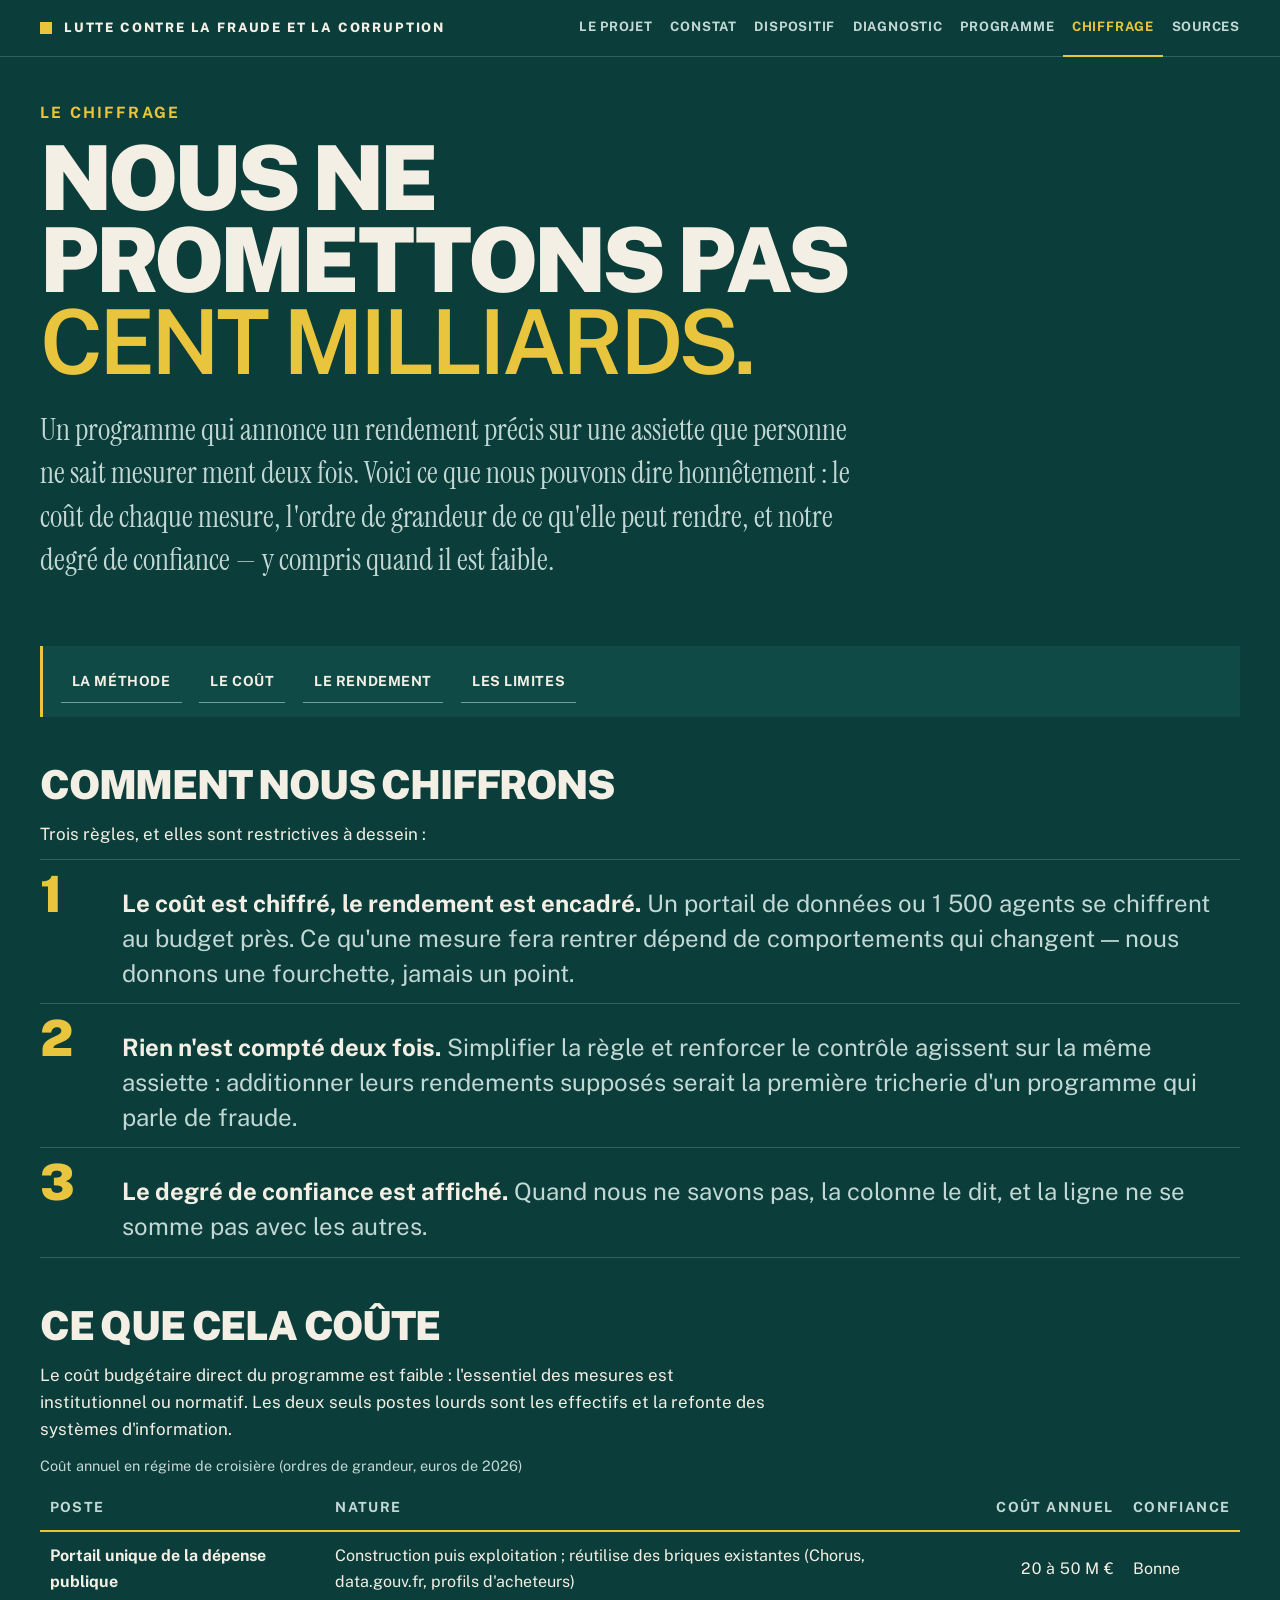
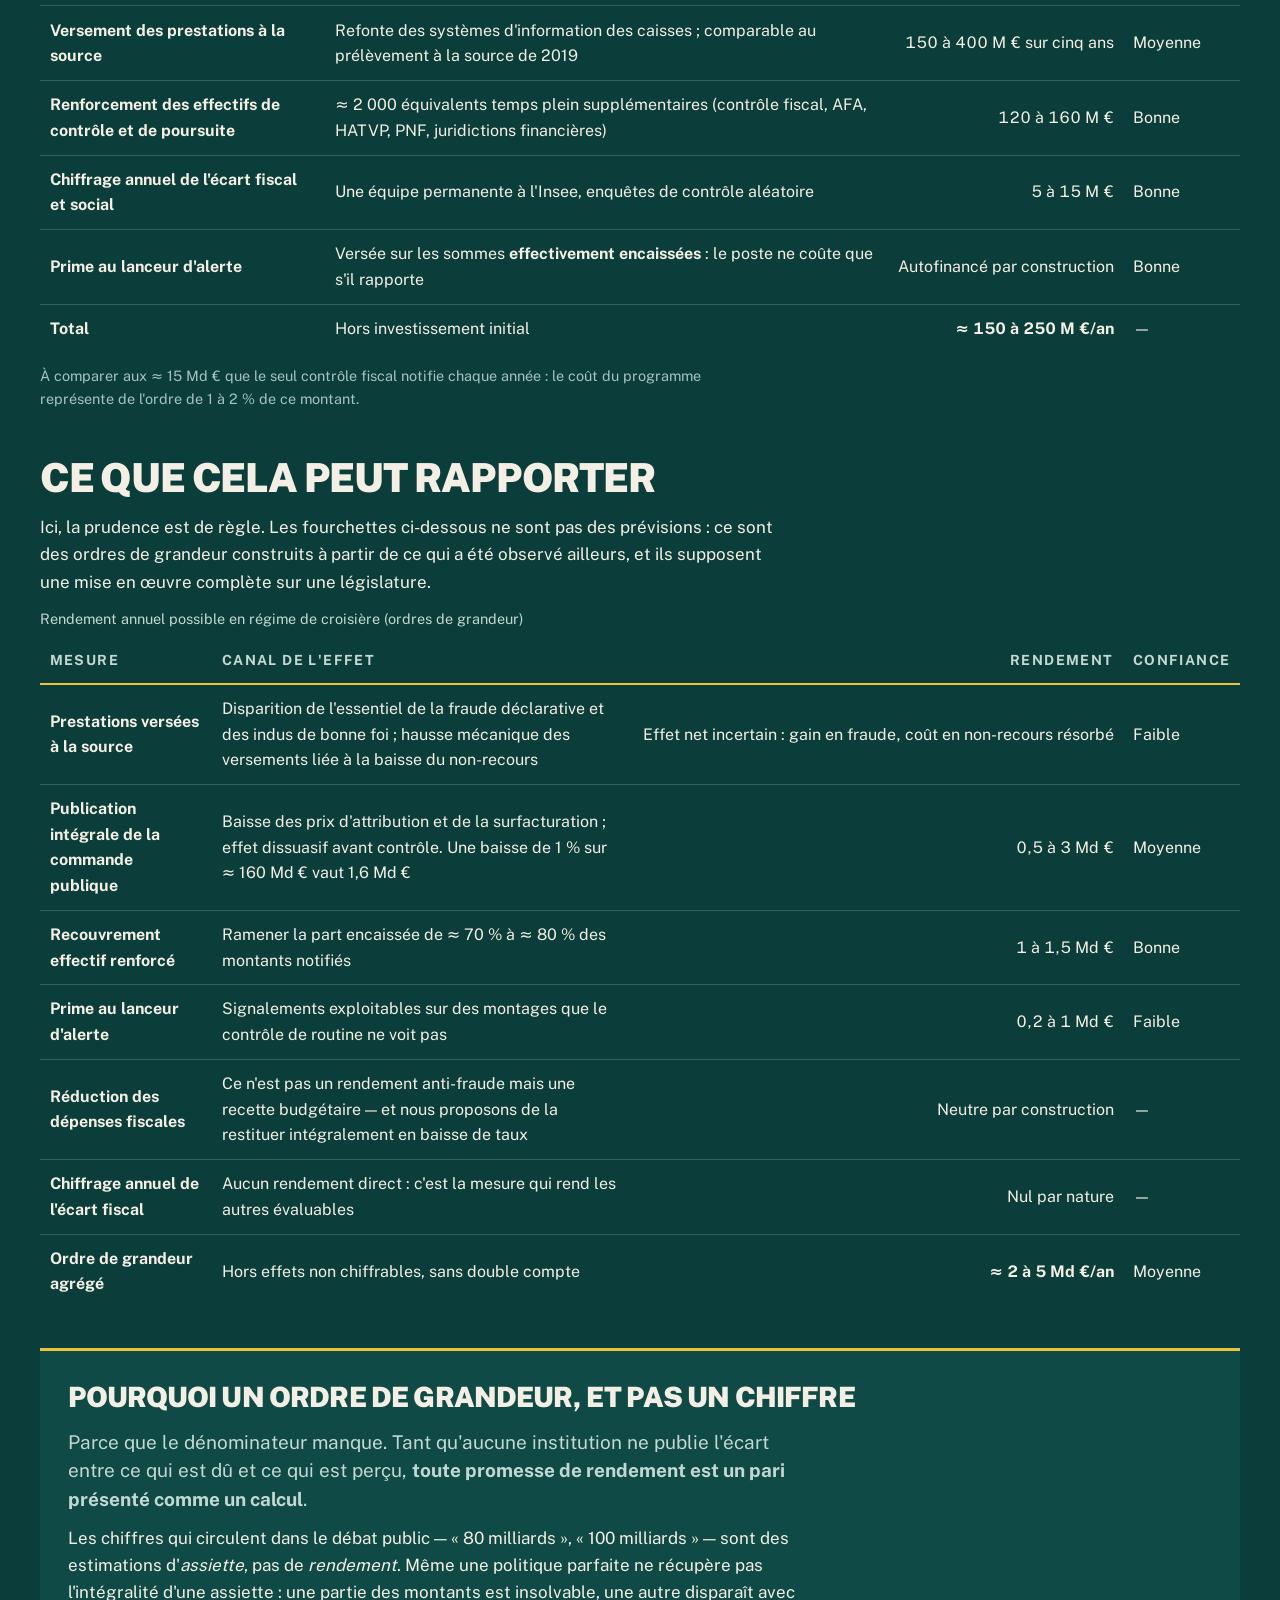
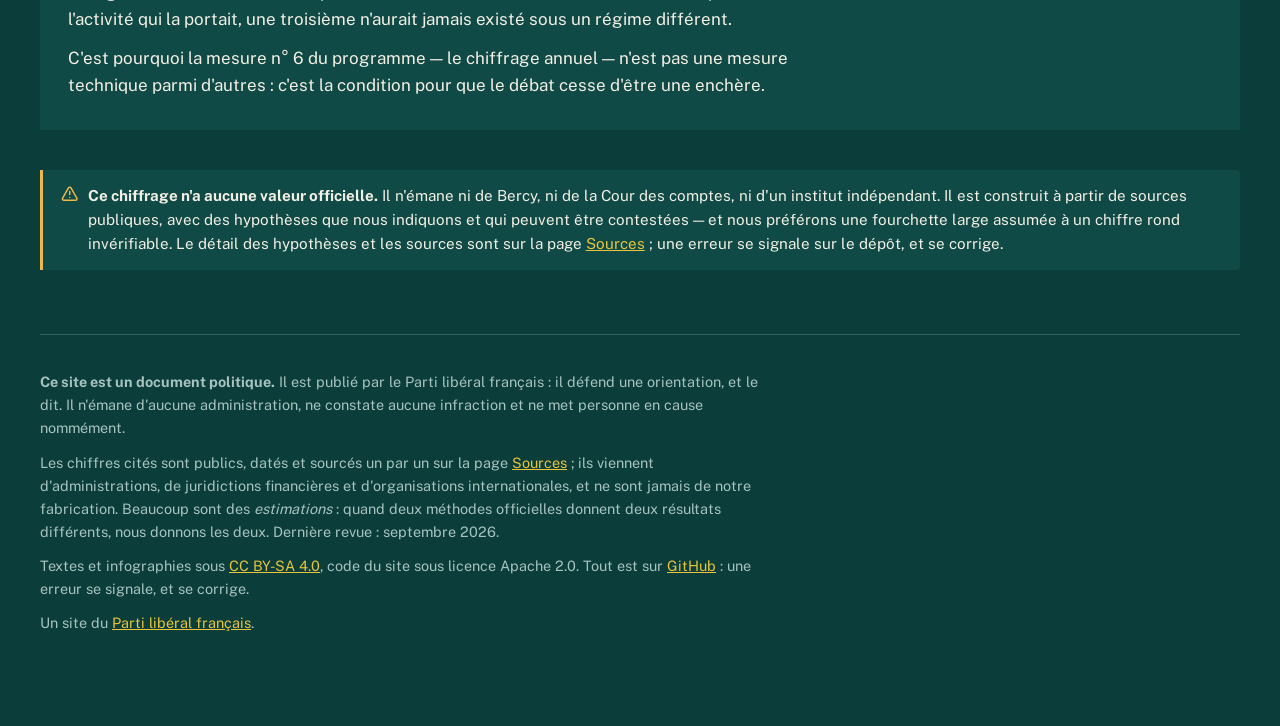
==== chiffrage.html @ dd49d7c1 "Créer le site sur la lutte contre la fraude et la corruption Sept pages statiques qui font deux chos" ====
<!doctype html>
<html lang="fr">
<head>
<meta charset="utf-8">
<meta name="viewport" content="width=device-width, initial-scale=1">
<meta name="theme-color" content="#0b3d3a">
<title>Chiffrage — ce que coûte et ce que peut rapporter le programme</title>
<meta name="description" content="Le coût annuel et le rendement possible de chacune des dix mesures, avec le degré de confiance associé — et les raisons pour lesquelles nous refusons d&#x27;annoncer un chiffre unique.">
<link rel="icon" href="ressources/icone.svg" type="image/svg+xml">
<link rel="apple-touch-icon" href="ressources/icone.svg">
<link rel="stylesheet" href="ressources/style.css">
</head>
<body>
<a class="evitement" href="#contenu">Aller au contenu</a>
<header class="bandeau"><div class="interieur">
  <p class="nom"><a href="index.html"><span>Lutte contre la fraude et la corruption</span></a></p>
  <nav aria-label="Navigation principale"><span class="groupe"><span class="etiquette">Le projet</span><span class="liens"><a href="index.html">Le projet</a></span></span><span class="groupe"><span class="etiquette">Ce qui est</span><span class="liens"><a href="constat.html">Constat</a><a href="dispositif.html">Dispositif</a><a href="diagnostic.html">Diagnostic</a></span></span><span class="groupe"><span class="etiquette">Ce que nous proposons</span><span class="liens"><a href="programme.html">Programme</a><a href="chiffrage.html" aria-current="page">Chiffrage</a></span></span><span class="groupe"><span class="etiquette">La confiance</span><span class="liens"><a href="sources.html">Sources</a></span></span></nav>
</div></header>
<main id="contenu" tabindex="-1">
<div class="affiche"><p class="surtitre">Le chiffrage</p><h1>Nous ne promettons pas<br><span class="cle-texte">cent milliards.</span></h1><p class="chapeau">Un programme qui annonce un rendement précis sur une assiette que personne ne sait mesurer ment deux fois. Voici ce que nous pouvons dire honnêtement&nbsp;: le coût de chaque mesure, l'ordre de grandeur de ce qu'elle peut rendre, et notre degré de confiance — y compris quand il est faible.</p></div><nav class="plan" aria-label="Dans cette page"><p class="etiquette">Dans cette page</p><ol><li><a href="#methode">La méthode</a></li><li><a href="#cout">Le coût</a></li><li><a href="#rendement">Le rendement</a></li><li><a href="#limites">Les limites</a></li></ol></nav><h2 id="methode" tabindex="-1">Comment nous chiffrons</h2>
<p>Trois règles, et elles sont restrictives à dessein&nbsp;:</p>
<ol class="gestes"><li><span class="rang">1</span><span><strong>Le coût est chiffré, le rendement est encadré.</strong> Un portail de données ou 1&nbsp;500 agents se chiffrent au budget près. Ce qu'une mesure fera rentrer dépend de comportements qui changent — nous donnons une fourchette, jamais un point.</span></li><li><span class="rang">2</span><span><strong>Rien n'est compté deux fois.</strong> Simplifier la règle et renforcer le contrôle agissent sur la même assiette&nbsp;: additionner leurs rendements supposés serait la première tricherie d'un programme qui parle de fraude.</span></li><li><span class="rang">3</span><span><strong>Le degré de confiance est affiché.</strong> Quand nous ne savons pas, la colonne le dit, et la ligne ne se somme pas avec les autres.</span></li></ol><h2 id="cout" tabindex="-1">Ce que cela coûte</h2>
<p>Le coût budgétaire direct du programme est faible&nbsp;: l'essentiel des
mesures est institutionnel ou normatif. Les deux seuls postes lourds sont les
effectifs et la refonte des systèmes d'information.</p>
<div class="defilant" tabindex="0" role="region" aria-label="Coût annuel en régime de croisière (ordres de grandeur, euros de 2026)"><table><caption><span>Coût annuel en régime de croisière (ordres de grandeur, euros de 2026)</span></caption><thead><tr><th scope="col" class="texte">Poste</th><th scope="col" class="long">Nature</th><th scope="col" class="nombre">Coût annuel</th><th scope="col" class="texte">Confiance</th></tr></thead><tbody><tr><th scope="row" class="texte">Portail unique de la dépense publique</th><td class="long">Construction puis exploitation&nbsp;; réutilise des briques existantes (Chorus, data.gouv.fr, profils d'acheteurs)</td><td class="nombre">20 à 50 M&nbsp;€</td><td class="texte">Bonne</td></tr><tr><th scope="row" class="texte">Versement des prestations à la source</th><td class="long">Refonte des systèmes d'information des caisses&nbsp;; comparable au prélèvement à la source de 2019</td><td class="nombre">150 à 400 M&nbsp;€ sur cinq ans</td><td class="texte">Moyenne</td></tr><tr><th scope="row" class="texte">Renforcement des effectifs de contrôle et de poursuite</th><td class="long">≈ 2&nbsp;000 équivalents temps plein supplémentaires (contrôle fiscal, AFA, HATVP, PNF, juridictions financières)</td><td class="nombre">120 à 160 M&nbsp;€</td><td class="texte">Bonne</td></tr><tr><th scope="row" class="texte">Chiffrage annuel de l'écart fiscal et social</th><td class="long">Une équipe permanente à l'Insee, enquêtes de contrôle aléatoire</td><td class="nombre">5 à 15 M&nbsp;€</td><td class="texte">Bonne</td></tr><tr><th scope="row" class="texte">Prime au lanceur d'alerte</th><td class="long">Versée sur les sommes <b>effectivement encaissées</b>&nbsp;: le poste ne coûte que s'il rapporte</td><td class="nombre">Autofinancé par construction</td><td class="texte">Bonne</td></tr><tr><th scope="row" class="texte"><b>Total</b></th><td class="long">Hors investissement initial</td><td class="nombre"><b>≈ 150 à 250 M&nbsp;€/an</b></td><td class="texte">—</td></tr></tbody></table></div>
<p class="discret">À comparer aux ≈&nbsp;15&nbsp;Md&nbsp;€ que le seul contrôle
fiscal notifie chaque année&nbsp;: le coût du programme représente de l'ordre de
1 à 2&nbsp;% de ce montant.</p>
<h2 id="rendement" tabindex="-1">Ce que cela peut rapporter</h2>
<p>Ici, la prudence est de règle. Les fourchettes ci-dessous ne sont pas des
prévisions&nbsp;: ce sont des ordres de grandeur construits à partir de ce qui a
été observé ailleurs, et ils supposent une mise en œuvre complète sur une
législature.</p>
<div class="defilant" tabindex="0" role="region" aria-label="Rendement annuel possible en régime de croisière (ordres de grandeur)"><table><caption><span>Rendement annuel possible en régime de croisière (ordres de grandeur)</span></caption><thead><tr><th scope="col" class="texte">Mesure</th><th scope="col" class="long">Canal de l&#x27;effet</th><th scope="col" class="nombre">Rendement</th><th scope="col" class="texte">Confiance</th></tr></thead><tbody><tr><th scope="row" class="texte">Prestations versées à la source</th><td class="long">Disparition de l'essentiel de la fraude déclarative et des indus de bonne foi&nbsp;; hausse mécanique des versements liée à la baisse du non-recours</td><td class="nombre">Effet net incertain&nbsp;: gain en fraude, coût en non-recours résorbé</td><td class="texte">Faible</td></tr><tr><th scope="row" class="texte">Publication intégrale de la commande publique</th><td class="long">Baisse des prix d'attribution et de la surfacturation&nbsp;; effet dissuasif avant contrôle. Une baisse de 1&nbsp;% sur ≈ 160&nbsp;Md&nbsp;€ vaut 1,6&nbsp;Md&nbsp;€</td><td class="nombre">0,5 à 3 Md&nbsp;€</td><td class="texte">Moyenne</td></tr><tr><th scope="row" class="texte">Recouvrement effectif renforcé</th><td class="long">Ramener la part encaissée de ≈ 70&nbsp;% à ≈ 80&nbsp;% des montants notifiés</td><td class="nombre">1 à 1,5 Md&nbsp;€</td><td class="texte">Bonne</td></tr><tr><th scope="row" class="texte">Prime au lanceur d'alerte</th><td class="long">Signalements exploitables sur des montages que le contrôle de routine ne voit pas</td><td class="nombre">0,2 à 1 Md&nbsp;€</td><td class="texte">Faible</td></tr><tr><th scope="row" class="texte">Réduction des dépenses fiscales</th><td class="long">Ce n'est pas un rendement anti-fraude mais une recette budgétaire — et nous proposons de la restituer intégralement en baisse de taux</td><td class="nombre">Neutre par construction</td><td class="texte">—</td></tr><tr><th scope="row" class="texte">Chiffrage annuel de l'écart fiscal</th><td class="long">Aucun rendement direct&nbsp;: c'est la mesure qui rend les autres évaluables</td><td class="nombre">Nul par nature</td><td class="texte">—</td></tr><tr><th scope="row" class="texte"><b>Ordre de grandeur agrégé</b></th><td class="long">Hors effets non chiffrables, sans double compte</td><td class="nombre"><b>≈ 2 à 5 Md&nbsp;€/an</b></td><td class="texte">Moyenne</td></tr></tbody></table></div><section class="cle" id="limites" tabindex="-1"><h3>Pourquoi un ordre de grandeur, et pas un chiffre</h3><p class="reponse">Parce que le dénominateur manque. Tant qu'aucune institution ne publie l'écart entre ce qui est dû et ce qui est perçu, <b>toute promesse de rendement est un pari présenté comme un calcul</b>.</p><p>Les chiffres qui circulent dans le débat public — « 80 milliards », « 100 milliards » — sont des estimations d'<i>assiette</i>, pas de <i>rendement</i>. Même une politique parfaite ne récupère pas l'intégralité d'une assiette&nbsp;: une partie des montants est insolvable, une autre disparaît avec l'activité qui la portait, une troisième n'aurait jamais existé sous un régime différent.</p><p>C'est pourquoi la mesure n°&nbsp;6 du programme — le chiffrage annuel — n'est pas une mesure technique parmi d'autres&nbsp;: c'est la condition pour que le débat cesse d'être une enchère.</p></section><div class="note avertissement"><svg class="icone" viewBox="0 0 24 24" fill="none" stroke="currentColor" stroke-width="2" stroke-linecap="round" stroke-linejoin="round" role="img" aria-label="Attention"><path d="m21.73 18-8-14a2 2 0 0 0-3.48 0l-8 14A2 2 0 0 0 4 21h16a2 2 0 0 0 1.73-3" /><path d="M12 9v4" /><path d="M12 17h.01" /></svg><div><b>Ce chiffrage n'a aucune valeur officielle.</b> Il n'émane ni de Bercy, ni de la Cour des comptes, ni d'un institut indépendant. Il est construit à partir de sources publiques, avec des hypothèses que nous indiquons et qui peuvent être contestées — et nous préférons une fourchette large assumée à un chiffre rond invérifiable. Le détail des hypothèses et les sources sont sur la page <a href="sources.html">Sources</a>&nbsp;; une erreur se signale sur le dépôt, et se corrige.</div></div>
</main>
<footer>
  <p><strong>Ce site est un document politique.</strong> Il est publié par le
  Parti libéral français : il défend une orientation, et le dit. Il n'émane
  d'aucune administration, ne constate aucune infraction et ne met personne en
  cause nommément.</p>
  <p>Les chiffres cités sont publics, datés et sourcés un par un sur la page
  <a href="sources.html">Sources</a> ; ils viennent d'administrations, de
  juridictions financières et d'organisations internationales, et ne sont
  jamais de notre fabrication. Beaucoup sont des <em>estimations</em> : quand
  deux méthodes officielles donnent deux résultats différents, nous donnons les
  deux. Dernière revue&nbsp;: septembre 2026.</p>
  <p>Textes et infographies sous
  <a href="https://creativecommons.org/licenses/by-sa/4.0/deed.fr">CC&nbsp;BY-SA&nbsp;4.0</a>,
  code du site sous licence Apache&nbsp;2.0. Tout est sur
  <a href="https://github.com/g-pliberal/Lutte-contre-la-fraude-et-la-corruption">GitHub</a> : une erreur se signale, et se corrige.</p>
  <p>Un site du
  <a href="https://partiliberalfrancais.fr/">Parti libéral français</a>.</p>
</footer>
</body>
</html>
---- ressources/style.css ----
/* La charte du site : elle est celle de « Retraite à comptes notionnels », et
   c'est voulu. Les deux pages sont des outils du même parti, et un électeur
   qui passe de l'une à l'autre doit reconnaître la maison : fond vert profond,
   titres massifs en capitales, or pour ce qui compte, crème pour ce qu'on
   remplit ou qu'on emporte. Les noms des variables sont les mêmes des deux
   côtés — un hôte qui voudrait ajuster une couleur les redéfinit dans une
   feuille chargée après celle-ci, et n'a besoin de connaître ni un sélecteur,
   ni un fichier. */

/* Les deux polices de l'affiche, servies par le dépôt et non par un tiers :
   une requête de police chez Google emporterait l'adresse IP du lecteur, et
   une page qui parle de transparence n'a pas à en prendre l'habitude. Sous
   licence OFL, avec les deux sous-ensembles dont le français a besoin —
   `latin` pour l'essentiel, `latin-ext` pour les œ, les ÿ et les guillemets
   qu'il traîne.

   `font-display: swap` : le texte s'affiche tout de suite dans la pile du
   système et se recompose quand la police arrive. Un titre invisible pendant
   trois secondes sur un réseau lent serait pire que le même titre dans une
   autre police. */
@font-face {
  font-family: "Public Sans"; font-style: normal; font-weight: 100 900;
  font-display: swap; src: url(polices/public-sans-latin.woff2) format("woff2");
  unicode-range: U+0000-00FF, U+0131, U+0152-0153, U+02BB-02BC, U+02C6, U+02DA,
    U+02DC, U+0304, U+0308, U+0329, U+2000-206F, U+20AC, U+2122, U+2191, U+2193,
    U+2212, U+2215, U+FEFF, U+FFFD;
}
@font-face {
  font-family: "Public Sans"; font-style: normal; font-weight: 100 900;
  font-display: swap; src: url(polices/public-sans-latin-ext.woff2) format("woff2");
  unicode-range: U+0100-02BA, U+02BD-02C5, U+02C7-02CC, U+02CE-02D7, U+02DD-02FF,
    U+0304, U+0308, U+0329, U+1D00-1DBF, U+1E00-1E9F, U+1EF2-1EFF, U+2020,
    U+20A0-20AB, U+20AD-20C0, U+2113, U+2C60-2C7F, U+A720-A7FF;
}
@font-face {
  font-family: "Instrument Serif"; font-style: normal; font-weight: 400;
  font-display: swap; src: url(polices/instrument-serif-latin.woff2) format("woff2");
  unicode-range: U+0000-00FF, U+0131, U+0152-0153, U+02BB-02BC, U+02C6, U+02DA,
    U+02DC, U+0304, U+0308, U+0329, U+2000-206F, U+20AC, U+2122, U+2191, U+2193,
    U+2212, U+2215, U+FEFF, U+FFFD;
}
@font-face {
  font-family: "Instrument Serif"; font-style: normal; font-weight: 400;
  font-display: swap; src: url(polices/instrument-serif-latin-ext.woff2) format("woff2");
  unicode-range: U+0100-02BA, U+02BD-02C5, U+02C7-02CC, U+02CE-02D7, U+02DD-02FF,
    U+0304, U+0308, U+0329, U+1D00-1DBF, U+1E00-1E9F, U+1EF2-1EFF, U+2020,
    U+20A0-20AB, U+20AD-20C0, U+2113, U+2C60-2C7F, U+A720-A7FF;
}

:root {
  /* Un seul thème, et c'est voulu. L'affiche EST l'identité : la décliner en
     clair donnerait deux sites qui ne disent pas la même chose. `color-scheme`
     est figé sur `dark`, ce qui donne aussi aux champs, aux menus déroulants et
     aux barres de défilement du navigateur le rendu sombre qui va avec. */
  color-scheme: dark;
  --fond: #0b3d3a;
  --fond-carte: #0f4a46;
  --fond-appui: #0f4a46;
  --fond-defilant: var(--fond);
  /* Le crème porte 12,9:1 sur le fond et le crème atténué 7,1:1 : au-dessus du
     plancher de 4,5:1 même pour le petit texte. La troisième teinte, 5,4:1,
     est réservée aux textes d'au moins 15 px. */
  --texte: #f4efe4;
  --texte-doux: #c3d8d4;
  --texte-tres-doux: #a7c3bf;
  /* Le filet décoratif ne porte aucune information et plafonne à 1,76:1 ;
     la bordure des CHAMPS, elle, dit où l'on peut écrire et doit atteindre
     3:1 sur les deux fonds qu'elle sépare (WCAG 1.4.11) : 4,12:1 sur le fond,
     3,44:1 sur la carte. */
  --trait: #2f6360;
  --trait-champ: #6fa09c;
  /* L'accent est l'or : 9,4:1 sur le fond, et du vert profond lisible sur un
     bouton plein — le contraste inverse, 9,4:1 lui aussi. */
  --accent: #e9c53d;
  --accent-doux: #14514c;
  --or: #e9c53d;
  /* Le crème des panneaux qu'on lit de près. Une affiche entièrement sombre
     fatigue dès qu'il faut lire vingt lignes de tableau ; le crème dit
     « ici, on travaille ». */
  --creme: #f4efe4;
  --sur-creme: #0b3d3a;
  --sur-creme-doux: #2a4a47;
  --sur-creme-accent: #0b6167;
  --creme-trait: #c9c2b4;
  --bandeau: #0b3d3a;
  --bandeau-texte: #f4efe4;
  --bandeau-doux: #c3d8d4;
  --bandeau-vif: #e9c53d;
  /* Les couleurs porteuses de sens. Elles ne sont jamais SEULES à porter ce
     qu'elles disent : un mot, un signe ou une étiquette le redit toujours. */
  --actuel: #76a2ff;
  --liberal: #e9c53d;
  --alerte: #f0b849;
  --manque: #e8807f;
  --reste: #8ac44a;
  /* La marge latérale, fluide : 18 px sur un téléphone, 40 px au large. Le
     bandeau, l'affiche et les engagements s'y alignent au pixel. */
  --marge: clamp(1.125rem, 5vw, 2.5rem);
  /* La largeur de l'affiche. Le texte courant, lui, reste borné par `.chapeau`
     et par `p` : une ligne de 80 rem ne se lit pas. */
  --largeur: 80rem;
}
* { box-sizing: border-box; }
body {
  margin: 0;
  background: var(--fond);
  color: var(--texte);
  font-family: "Public Sans", system-ui, -apple-system, "Segoe UI", Roboto,
    "Helvetica Neue", Arial, sans-serif;
  /* En `rem` et non en pixels : une taille en pixels ignore la préférence de
     taille de police du navigateur, sur laquelle comptent ceux qui l'ont
     agrandie une fois pour toutes. */
  font-size: 1.0625rem;
  line-height: 1.6;
  overflow-x: hidden;
}
main { max-width: var(--largeur); margin: 0 auto; padding: 0 var(--marge); }
/* Lien d'évitement : premier élément parcouru au clavier, invisible tant qu'il
   n'a pas le focus. Sans lui, atteindre le contenu depuis la barre d'adresse
   impose de traverser les sept onglets à chaque page (WCAG 2.4.1). Il n'est
   pas caché par `display:none`, qui le sortirait de l'ordre de tabulation. */
.evitement {
  position: absolute; left: 0.5rem; top: -4rem; z-index: 30;
  background: var(--or); color: var(--fond);
  border: 1px solid var(--or); border-radius: 0 0 4px 4px;
  padding: 0.5rem 0.9rem; font-size: 0.92rem; font-weight: 700;
  text-decoration: none; transition: top 0.15s;
}
.evitement:focus { top: 0; }
main:focus { outline: none; }

/* -- le bandeau -------------------------------------------------------------

   Une seule rangée : le nom du site à gauche, les onglets à droite, sur le
   même vert que la page et fermé par un simple filet. Collé en haut, parce que
   les pages sont longues et que reperdre la navigation au premier défilement
   oblige à remonter de six écrans pour changer de page. */
header.bandeau {
  border-bottom: 1px solid var(--trait);
  background: var(--fond);
  color: var(--bandeau-texte);
  padding: 0; margin-bottom: 0;
  position: sticky; top: 0; z-index: 20;
}
header.bandeau .interieur {
  max-width: var(--largeur); margin: 0 auto; padding: 0 var(--marge);
  display: flex; flex-wrap: wrap; gap: 0 1.5rem;
  align-items: stretch; justify-content: space-between;
}
/* Le nom du site, en capitales serrées, précédé du carré d'or : c'est la
   marque de l'affiche, et elle tient en douze pixels de côté. Le carré est
   décoratif — dessiné par le style, pas écrit dans le HTML, et aucune synthèse
   vocale n'a à l'annoncer. */
header.bandeau .nom {
  font-size: 0.8125rem; margin: 0; font-weight: 800;
  letter-spacing: 0.14em; text-transform: uppercase; line-height: 1.3;
  display: flex; align-items: center; min-height: 3.5rem; min-width: 0;
}
header.bandeau .nom a {
  color: inherit; text-decoration: none;
  display: inline-flex; align-items: center; gap: 0.75rem;
}
header.bandeau .nom a:hover span { color: var(--or); }
header.bandeau .nom a::before {
  content: ""; flex: none; width: 0.75rem; height: 0.75rem; background: var(--or);
}
/* Les onglets. Toute la hauteur de la barre — 56 px, bien plus que les 44 de
   la cible tactile (WCAG 2.5.8) —, capitales serrées, et un filet sous chacun :
   c'est ce filet qui prend l'or sur l'onglet courant. L'ACTIF NE SE SIGNALE PAS
   QUE PAR LA COULEUR — il porte un soulignement de 2 px ET `aria-current`. */
header.bandeau nav {
  display: flex; flex-wrap: wrap; gap: 0; margin-bottom: -1px;
  margin-right: -0.55rem;
}
nav .groupe { display: contents; }
/* L'étiquette de groupe : lue par les synthèses vocales, invisible à l'œil.
   `clip-path` plutôt que `display:none`, qui la retirerait aussi de l'arbre
   d'accessibilité — c'est-à-dire de la seule oreille qui l'entend encore. */
nav .etiquette {
  position: absolute; width: 1px; height: 1px; margin: -1px; padding: 0;
  overflow: hidden; clip-path: inset(50%); white-space: nowrap; border: 0;
}
/* `display: contents` ici AUSSI : sinon la barre se replie par groupes, et
   « Le constat » occuperait une rangée à lui seul sur un téléphone. */
nav .liens { display: contents; }
header.bandeau nav a {
  color: var(--texte-doux); text-decoration: none;
  font-size: 0.8125rem; font-weight: 700; letter-spacing: 0.06em;
  text-transform: uppercase; white-space: nowrap;
  display: inline-flex; align-items: center; min-height: 3.5rem;
  padding: 0 0.55rem;
  border-bottom: 2px solid transparent;
  transition: color 0.15s, border-color 0.15s;
}
header.bandeau nav a:hover {
  color: var(--bandeau-texte); border-bottom-color: var(--trait-champ);
}
header.bandeau nav a[aria-current="page"] {
  color: var(--or); border-bottom-color: var(--or);
}
/* Sous 70 rem, la rangée unique ne tient plus : le nom prend sa propre rangée,
   plus basse, et les onglets passent dessous, sur toute la largeur. Deux
   rangées de 44 px : la barre reste collée sans manger l'écran. */
@media (max-width: 70rem) {
  header.bandeau .nom { flex: 1 1 100%; min-height: 2.75rem; padding-top: 0.25rem; }
  header.bandeau nav { width: 100%; margin-left: -0.55rem; }
  header.bandeau nav a { min-height: 2.75rem; }
}

/* -- l'affiche --------------------------------------------------------------

   Le premier titre de chaque page est massif, en capitales, très serré : c'est
   lui qu'on retient. Il est fluide — de 36 px sur un téléphone à 76 px au
   large — parce qu'une taille fixe coupe « Corruption » en trois sur 320
   points. La mise en capitales est faite PAR LE STYLE, jamais dans le texte :
   certaines synthèses vocales épellent lettre à lettre un mot écrit en
   majuscules. */
h1, h2, h3, h4 { text-wrap: balance; }
h1 {
  margin: 0;
  font-size: clamp(2.25rem, 5.5vw, 4.75rem); line-height: 0.95;
  font-weight: 900; letter-spacing: -0.04em; text-transform: uppercase;
}
/* L'accueil crie un peu plus fort que les autres pages : c'est la seule qui
   soit lue par quelqu'un qui n'a pas demandé à lire. */
.affiche h1 {
  font-size: clamp(2.5rem, 7vw, 6.0625rem); line-height: 0.92;
  letter-spacing: -0.045em;
}
h2 {
  font-size: clamp(1.75rem, 4vw, 2.5rem); line-height: 1;
  margin: 3rem 0 1rem; font-weight: 900;
  letter-spacing: -0.03em; text-transform: uppercase;
}
h3 { font-size: 1.25rem; margin: 2rem 0 0.5rem; font-weight: 700;
     letter-spacing: -0.01em; }
h4 { letter-spacing: -0.01em; }
/* Le titre en serif : celui d'un encadré, d'un bloc qui parle plutôt qu'il
   n'assène. Il coexiste avec les capitales sans les concurrencer, parce qu'il
   ne joue pas dans la même famille. */
.serif {
  font-family: "Instrument Serif", Georgia, "Times New Roman", serif;
  font-weight: 400; text-transform: none; letter-spacing: 0;
  line-height: 1.05;
}
p { margin: 0.7rem 0; max-width: 46rem; }
a { color: var(--accent); }
a:hover { opacity: 0.85; }
/* Le sur-titre d'une page : deux ou trois mots en or, en capitales espacées,
   au-dessus du titre. Il dit où l'on est, ce que le titre ne dit plus depuis
   qu'il est une phrase et non un intitulé. */
.surtitre {
  margin: 0 0 1rem; font-size: 0.975rem; font-weight: 700;
  letter-spacing: 0.14em; text-transform: uppercase; color: var(--or);
  line-height: 1;
}
/* Le chapeau : la phrase sous le titre, en serif, plus grande que le texte
   courant. C'est la seule chose que lira celui qui ne lit que deux lignes. */
.chapeau {
  font-family: "Instrument Serif", Georgia, "Times New Roman", serif;
  font-size: clamp(1.1875rem, 2vw, 1.625rem); line-height: 1.45;
  color: var(--texte-doux); max-width: 51rem; margin: 1.5rem 0 0;
}
.affiche { padding: 3rem 0 2.5rem; }
.affiche .chapeau { font-size: clamp(1.25rem, 2.4vw, 1.875rem); }
/* Ce qui, dans une phrase, porte le message. En or ET en demi-gras : l'or seul
   disparaît pour une vision basse ou un daltonisme fort, et l'emphase avec
   lui. Deux signaux valent mieux qu'un, et le gras ne coûte rien à personne. */
.cle-texte, strong.cle-texte { color: var(--or); font-weight: 600; }

/* -- les blocs --------------------------------------------------------------- */

.carte {
  background: var(--fond-carte); border: 1px solid var(--trait);
  border-radius: 4px; padding: 1.25rem 1.4rem; margin: 1.5rem 0;
}
.note {
  border-left: 3px solid var(--or); background: var(--fond-carte);
  padding: 0.85rem 1.1rem; margin: 1.5rem 0; font-size: 0.95rem;
  border-radius: 0 4px 4px 0;
}
.note.avertissement, .note.vigilance { border-left-color: var(--alerte); }
.note.avertissement {
  display: flex; align-items: flex-start; gap: 0.6rem;
}
/* Le pictogramme garde sa taille quand le texte passe à la ligne, et se pose
   sur la première ligne plutôt qu'au milieu du bloc. */
.note.avertissement > .icone {
  color: var(--alerte); width: 1.15em; height: 1.15em; margin-top: 0.12em;
}
.note.resume { font-size: 1rem; }
.note.entree { font-size: 1rem; margin: 1.2rem 0; }
.note.entree p { margin: 0; }
.note.entree .actions { margin-top: 0.7rem; }
.discret { color: var(--texte-tres-doux); font-size: 0.9rem; }
/* Le badge : « en vigueur » ou « proposition », redit à côté de chaque bloc ce
   que le préambule a dit une fois. Petit, en capitales espacées, sans couleur
   porteuse de sens à elle seule : le mot suffit. */
.badge {
  display: inline-block; font-size: 0.68rem; letter-spacing: 0.06em;
  text-transform: uppercase; font-weight: 700; line-height: 1.4;
  padding: 0.05em 0.45em; border-radius: 3px; vertical-align: 0.15em;
  border: 1px solid var(--trait-champ); color: var(--texte-doux);
  white-space: nowrap;
}
.badge.proposition { color: var(--or); border-color: var(--or); }

/* -- le panneau crème -------------------------------------------------------

   Tout ce qu'on emporte est posé sur du crème. C'est le seul endroit du site
   où le texte est sombre sur clair, et il faut donc y redéfinir les couleurs
   de tout ce qui peut s'y trouver — liens, filets, boutons —, sans quoi un
   lien d'or sur du crème tomberait à 1,7:1. */
.creme {
  background: var(--creme); color: var(--sur-creme);
  border-radius: 4px; padding: clamp(1.25rem, 4vw, 2rem);
  margin: 1.5rem 0;
}
.creme h2, .creme h3 { color: inherit; }
.creme .surtitre { color: var(--sur-creme-accent); }
.creme a { color: var(--sur-creme-accent); }
.creme .discret { color: var(--sur-creme-doux); }
.creme :focus-visible { outline-color: var(--sur-creme); }
.creme a.bouton {
  background: var(--sur-creme); color: var(--or); border-color: var(--sur-creme);
}
.creme table th, .creme table td { border-bottom-color: var(--creme-trait); }
.creme thead th { color: var(--sur-creme-doux); border-bottom-color: var(--sur-creme); }
.creme .cle-texte { color: var(--sur-creme-accent); }

/* -- les engagements --------------------------------------------------------

   Les quatre chiffres du programme, en section à part : fond d'un ton
   au-dessus, filet d'or en tête, numérotés 01 à 04. La numérotation les fait
   lire comme une liste d'engagements et non comme quatre statistiques
   orphelines.

   DEUX PAR LIGNE, ET JAMAIS TROIS : à trois colonnes, la quatrième carte
   tomberait seule sur sa ligne. Le passage à une colonne se fait sous 48 rem,
   dans la même requête que le retrait et le filet des cartes paires. */
.engagements {
  margin: 4rem 0 0; background: var(--fond-carte);
  border-top: 4px solid var(--or);
}
.engagements .grille {
  display: grid; grid-template-columns: 1fr 1fr;
  gap: 0; padding: 0.5rem clamp(1.25rem, 4vw, 2rem) 2.25rem;
  /* Le filet de séparation est porté par les cartes, et non par le fond du
     conteneur : un fond qui sert de trait laisse un rectangle vert vide dès
     qu'une rangée est incomplète. */
  overflow: hidden;
}
.engagements .engagement {
  padding: 1.75rem 1.5rem 0 0; display: grid; gap: 1rem; align-content: start;
}
/* La deuxième colonne porte son filet à GAUCHE : à droite, il pendrait dans le
   vide au bord du bloc. */
.engagements .engagement:nth-child(even) {
  padding: 1.75rem 1.5rem 0; box-shadow: -1px 0 0 var(--trait);
}
.engagements .rang {
  font-size: 0.9375rem; font-weight: 700; letter-spacing: 0.16em;
  color: var(--texte-doux); line-height: 1;
}
/* Le chiffre. Fluide, et sans `nowrap` : « 100 % » ne doit pas pouvoir
   franchir sa colonne, et un chiffre coupé vaut mieux qu'une page qui déborde. */
.engagements .chiffre {
  font-size: clamp(2.375rem, 8vw, 3.75rem); line-height: 0.9;
  font-weight: 900; letter-spacing: -0.05em; color: var(--or);
}
/* La promesse, en serif, en crème plein contraste, séparée par un filet :
   c'est elle qui porte le message. */
.engagements .promesse {
  font-family: "Instrument Serif", Georgia, "Times New Roman", serif;
  font-size: 1.5625rem; line-height: 1.25; color: var(--texte);
  border-top: 1px solid var(--trait); padding-top: 1rem;
}
/* Le détail technique : 18 px et non 15. Le petit texte d'un programme est
   précisément celui qu'on lit en plein jour sur un téléphone. */
.engagements .detail {
  font-size: 1.125rem; line-height: 1.6; color: var(--texte-doux);
}

/* -- les gestes -------------------------------------------------------------

   Comment la mesure marche, en trois ou quatre lignes numérotées. Le chiffre
   est énorme et l'interligne serré : à taille de texte courant, les gestes se
   lisent comme une note de bas de page, alors qu'ils pèsent autant que le
   tableau qui leur fait face. */
ol.gestes {
  margin: 0; padding: 0; list-style: none; display: grid; gap: 0;
  font-size: 1.5rem; line-height: 1.45; color: var(--texte-doux);
  border-top: 1px solid var(--trait);
}
ol.gestes > li {
  display: grid; grid-template-columns: 4rem 1fr; gap: 1.125rem;
  padding: 0.8rem 0; border-bottom: 1px solid var(--trait);
  align-items: baseline;
}
ol.gestes > li > .rang {
  font-size: 3.125rem; line-height: 0.85; font-weight: 900;
  letter-spacing: -0.05em; color: var(--or);
}
ol.gestes > li strong { color: var(--texte); font-weight: 700; }

/* L'encadré d'or : un bloc qui se détache sans changer de fond. Il porte ce
   qui mérite d'être lu à part — un repère, une mise en garde argumentée. */
.encadre {
  border: 2px solid var(--or); padding: clamp(1.25rem, 4vw, 2rem);
  margin: 1.5rem 0;
}
.encadre > :first-child { margin-top: 0; }
.encadre > :last-child { margin-bottom: 0; }
/* Deux colonnes de même poids, qui se mettent l'une sous l'autre quand la
   place manque. */
.paire {
  display: grid;
  grid-template-columns: repeat(auto-fit, minmax(min(23.75rem, 100%), 1fr));
  gap: clamp(1.75rem, 4vw, 3rem); margin: 3.5rem 0; align-items: start;
}

/* -- les chiffres -----------------------------------------------------------

   Les trois ou quatre chiffres d'ouverture d'une page : ce sont eux qu'on
   emporte si on ne lit rien d'autre, et ils doivent donc se lire de loin,
   avant le texte. L'étiquette passe AU-DESSUS du nombre — on lit « ce qui
   échappe » puis « 60 à 100 Md € », dans cet ordre, et non un nombre dont on
   cherche le sens. */
.fiches { display: grid;
          grid-template-columns: repeat(auto-fit, minmax(min(11rem, 100%), 1fr));
          gap: 1rem; }
.fiche .valeur { font-size: 1.25rem; font-variant-numeric: tabular-nums;
                 font-weight: 700; }
.fiche .etiquette { font-size: 0.85rem; color: var(--texte-doux); }
.fiche .precision { font-size: 0.85rem; color: var(--texte-doux); margin-top: 0.3rem; }
.fiches.reperes {
  gap: 0; margin: 2rem 0;
  grid-template-columns: repeat(auto-fit, minmax(min(13.75rem, 100%), 1fr));
  border-top: 1px solid var(--trait); border-bottom: 1px solid var(--trait);
  overflow: hidden;
}
.fiches.reperes .fiche {
  background: none; border: 0; border-radius: 0;
  padding: 1.25rem 1.25rem 1.25rem 0;
  box-shadow: 1px 0 0 var(--trait);
  display: flex; flex-direction: column;
}
/* Étiquette, nombre, précision : trois rangées PARTAGÉES entre les cartes
   d'une même ligne, pour que les nombres s'alignent quand une étiquette tient
   sur deux lignes. Là où la sous-grille n'existe pas, la colonne flexible
   reste. */
@supports (grid-template-rows: subgrid) {
  .fiches.reperes .fiche {
    display: grid; grid-template-rows: subgrid; grid-row: span 3;
    align-content: start;
  }
}
.fiches.reperes .fiche .valeur {
  font-size: clamp(1.75rem, 4vw, 2.5rem); line-height: 1.05; font-weight: 900;
  letter-spacing: -0.04em; color: var(--or); order: 2;
}
.fiches.reperes .fiche .etiquette {
  order: 1; font-size: 0.8125rem; font-weight: 700; letter-spacing: 0.12em;
  text-transform: uppercase; color: var(--texte-doux); margin-bottom: 0.4rem;
}
.fiches.reperes .fiche .precision { order: 3; margin-top: 0.4rem; }
/* Quelques idées, une par bloc. Elles se lisent côte à côte, de même poids :
   c'est ce qui les distingue d'une liste, où la première l'emporte. */
.points { display: grid;
          grid-template-columns: repeat(auto-fit, minmax(min(20rem, 100%), 1fr));
          gap: 1.5rem; margin: 2rem 0; }
.points .point { border-top: 3px solid var(--or); padding: 1rem 0 0; }
.points .point > h3 {
  margin: 0 0 0.4rem; font-size: 1.25rem; font-weight: 900;
  letter-spacing: -0.02em; text-transform: uppercase;
}
.points .point > p { margin: 0; font-size: 1rem; color: var(--texte-doux); }

/* Une question, sa réponse, ce qui la montre. Encadrée pour se découper : une
   capture de ce bloc se comprend hors du site. */
section.cle {
  background: var(--fond-carte); border: 0; border-top: 3px solid var(--or);
  border-radius: 0; padding: 1.5rem clamp(1.25rem, 3vw, 1.75rem) 1.25rem;
  margin: 2.5rem 0;
}
section.cle > h3 {
  margin: 0; font-size: clamp(1.375rem, 3vw, 1.75rem); font-weight: 900;
  letter-spacing: -0.03em; text-transform: uppercase;
}
section.cle > .reponse {
  font-size: 1.1875rem; line-height: 1.5; max-width: 46rem; margin: 0.5rem 0 0.2rem;
  color: var(--texte-doux);
}
/* Le tableau d'une carte respire sous la réponse : collée dessous, sa légende
   se lisait comme la fin de la phrase précédente. */
section.cle > .defilant { margin-top: 1.1rem; }
section.cle > .source {
  font-size: 0.875rem; color: var(--texte-tres-doux); margin: 0.2rem 0 0;
}

/* -- les mesures ------------------------------------------------------------

   Une mesure du programme : son rang, son titre, ce qu'elle change, et ce
   qu'elle remplace. La colonne de gauche porte le rang en or, comme les
   gestes ; la droite, le texte. */
ol.mesures { margin: 2rem 0 0; padding: 0; list-style: none; display: grid; gap: 0; }
ol.mesures > li {
  display: grid; grid-template-columns: 4.5rem 1fr; gap: 0 1.25rem;
  padding: 1.5rem 0; border-top: 1px solid var(--trait);
}
ol.mesures > li:last-child { border-bottom: 1px solid var(--trait); }
ol.mesures > li > .rang {
  font-size: 2.25rem; line-height: 0.9; font-weight: 900;
  letter-spacing: -0.05em; color: var(--or); font-variant-numeric: tabular-nums;
}
ol.mesures > li > .corps > h3 { margin: 0 0 0.4rem; font-size: 1.3125rem; }
ol.mesures > li > .corps > p { margin: 0.4rem 0 0; }
/* Ce que la mesure remplace : la ligne de comparaison, en retrait et en petit,
   qui dit l'état actuel. Sans elle, une mesure ne se lit pas comme une
   alternative mais comme un vœu. */
ol.mesures .aujourdhui {
  font-size: 0.9375rem; color: var(--texte-tres-doux);
  border-left: 2px solid var(--trait); padding-left: 0.85rem;
  margin: 0.75rem 0 0;
}
ol.mesures .aujourdhui b { color: var(--texte-doux); font-weight: 700; }

/* -- les pictogrammes ------------------------------------------------------- */
/* Un seul jeu — Lucide, grille de 24, trait de 2 —, une seule règle : ils
   prennent la taille et la couleur du texte qui les porte. */
.icone { width: 1.05em; height: 1.05em; flex: none; vertical-align: -0.16em; }

/* -- les dépliants ---------------------------------------------------------- */
details { margin-top: 1.25rem; }
/* Le résumé porte SON chevron, et non celui du navigateur : le marqueur natif
   n'a ni la même forme ni la même taille d'un moteur à l'autre. */
summary {
  cursor: pointer; color: var(--texte-doux); font-size: 0.95rem;
  display: flex; align-items: center; gap: 0.45rem; list-style: none;
  min-height: 2.75rem;
}
summary::-webkit-details-marker { display: none; }
summary::marker { content: ""; }
summary > .icone { color: var(--or); transition: transform 0.15s; }
details[open] > summary > .icone { transform: rotate(180deg); }
summary:hover { color: var(--texte); }
/* Une section repliée. Son titre a le poids d'un intertitre, parce qu'il en
   tient lieu. Les sections se suivent sans espace, séparées par un filet, pour
   qu'une pile de dix se lise comme un sommaire. */
details.section { margin: 0; border-top: 1px solid var(--trait); }
details.section:last-of-type { border-bottom: 1px solid var(--trait); }
details.section > summary {
  color: var(--texte); font-size: 1.0625rem; font-weight: 700;
  padding: 0.85rem 0.2rem; gap: 0.6rem;
}
details.section > summary:hover { color: var(--or); }
details.section > .dedans { padding: 0 0 1.2rem 1.65rem; }
details.section > .dedans > :first-child { margin-top: 0; }
details.section > .dedans > h4 {
  font-size: 1rem; font-weight: 700; margin: 1.5rem 0 0.4rem;
}

/* -- les tableaux -----------------------------------------------------------

   Un tableau plus large que l'écran défile horizontalement. La zone qui défile
   doit pouvoir recevoir le focus, sinon elle est inatteignable au clavier chez
   les moteurs qui ne rendent pas focusables les boîtes défilantes (WCAG 2.1.1) :
   le HTML lui donne `tabindex="0"`, et le style rend ce focus visible. Et elle
   le DIT : une ombre portée au bord apparaît tant qu'il reste des colonnes à
   atteindre, et disparaît en bout de course. */
.defilant {
  overflow-x: auto; -webkit-overflow-scrolling: touch;
  container-type: inline-size;
  background:
    linear-gradient(to right, var(--fond-defilant) 30%, transparent) left center,
    linear-gradient(to left, var(--fond-defilant) 30%, transparent) right center,
    radial-gradient(farthest-side at 0 50%, rgba(0, 0, 0, 0.4), transparent) left center,
    radial-gradient(farthest-side at 100% 50%, rgba(0, 0, 0, 0.4), transparent) right center;
  background-repeat: no-repeat;
  background-size: 2.5rem 100%, 2.5rem 100%, 0.9rem 100%, 0.9rem 100%;
  background-attachment: local, local, scroll, scroll;
}
/* Le voile prend la couleur de ce qui porte le tableau : peint dans le vert de
   la page, il ferait sur chaque carte une bande plus sombre au bord droit,
   même quand rien ne défile. */
.carte, .note, .plan, .encadre, .engagements, section.cle {
  --fond-defilant: var(--fond-carte);
}
.creme { --fond-defilant: var(--creme); }
table { border-collapse: collapse; width: 100%; font-size: 1rem; }
/* Le titre du tableau, énoncé par les synthèses vocales avant son contenu. */
caption {
  caption-side: top; text-align: left; font-size: 0.9rem;
  color: var(--texte-doux); padding: 0 0 0.5rem;
}
/* Une `<caption>` est large comme son tableau : quand il déborde de l'écran,
   elle est coupée avec lui. Elle porte donc un `<span>` collant, large comme
   la zone visible — `cqw` se mesure sur `.defilant` —, qui suit le défilement
   sans jamais le quitter. */
caption > span {
  display: block; position: sticky; left: 0; width: 100cqw; box-sizing: border-box;
}
tbody th { font-weight: 700; }
th, td { text-align: right; padding: 0.7rem 0.6rem; border-bottom: 1px solid var(--trait); }
th:first-child, td:first-child { text-align: left; }
thead th {
  font-size: 0.875rem; color: var(--texte-doux); font-weight: 700;
  letter-spacing: 0.1em; text-transform: uppercase;
  border-bottom: 2px solid var(--or);
}
/* `:is(th, td)`, et non `td` seul : l'en-tête de rangée garderait son filet,
   et chaque tableau finirait par un trait orphelin sous sa première cellule. */
tbody tr:last-child :is(th, td) { border-bottom: none; }
td.nombre, th.nombre { font-variant-numeric: tabular-nums; }
/* Un nombre ne se coupe pas : « 15,2 Md € » se lirait sur deux lignes. */
td.nombre, td.date, th.date { white-space: nowrap; }
/* Une colonne de PHRASES, et non de nombres : elle se lit alignée à gauche.
   `.long` est la même chose en plus large — une colonne de notes de trois
   lignes que la grille réduirait sinon à deux cents points, et dont chaque
   rangée ferait la hauteur d'un paragraphe. Les deux s'alignent à gauche : un
   texte aligné à droite se lit deux fois plus lentement, et le contraste avec
   la colonne voisine se perd. */
td.texte, th.texte, td.long, th.long { text-align: left; }
td.long, th.long { min-width: 18rem; }
/* Une colonne de dates ou de millésimes : ce sont des étiquettes, pas des
   quantités, et elles se rangent à gauche comme les intitulés. */
td.date, th.date { text-align: left; }

/* Le plan d'une page longue : ce qu'elle contient, en une liste de liens qui
   se parcourt du regard avant de lire. */
.plan {
  background: var(--fond-carte); border-left: 3px solid var(--or);
  padding: 0.85rem 1.1rem; margin: 1.5rem 0; font-size: 0.95rem;
}
.plan .etiquette {
  margin: 0 0 0.35rem; font-size: 0.78rem; letter-spacing: 0.1em;
  text-transform: uppercase; color: var(--texte-doux); font-weight: 700;
}
.plan ol {
  margin: 0; padding: 0; list-style: none;
  display: flex; flex-wrap: wrap; gap: 0.25rem 1.1rem;
}
.plan a {
  color: var(--texte); text-decoration: none;
  font-size: 0.875rem; font-weight: 700; letter-spacing: 0.04em;
  text-transform: uppercase;
  display: inline-flex; align-items: center; min-height: 2.75rem;
  padding: 0 0.7rem;
  border-bottom: 1px solid var(--trait-champ);
}
.plan a:hover { color: var(--or); border-bottom-color: var(--or); }

/* -- les boutons ------------------------------------------------------------

   Un seul indicateur de focus pour tout ce qui se parcourt au clavier. Trois
   pixels d'or, décalés de trois, sur fond sombre ; du vert profond dans les
   panneaux crème, où l'or se perdrait. */
:focus-visible { outline: 3px solid var(--or); outline-offset: 3px; border-radius: 0; }
/* Le bouton de l'affiche : or plein, vert profond dessus, capitales, carré.
   Rien d'arrondi — une affiche n'arrondit pas ses angles. Il reste un LIEN :
   il mène à une autre adresse, se copie et s'ouvre dans un onglet ; seul son
   habit change. */
a.bouton {
  display: inline-flex; align-items: center; min-height: 3rem;
  text-decoration: none;
  color: var(--fond); background: var(--or);
  border: 2px solid var(--or); border-radius: 0;
  padding: 0.85rem 1.5rem; font-size: 1rem; font-weight: 900;
  letter-spacing: 0.02em; text-transform: uppercase;
}
a.bouton:hover { opacity: 0.88; }
/* Le bouton secondaire : même taille, même cible tactile, mais creux. Il porte
   ce qu'on PEUT faire, et non ce qu'on est venu faire. */
a.bouton.second {
  background: transparent; color: var(--texte); border-color: var(--trait-champ);
  font-weight: 700; text-transform: none; letter-spacing: 0;
}
a.bouton.second:hover { border-color: var(--or); opacity: 1; }
.actions { display: flex; flex-wrap: wrap; gap: 0.75rem 1.4rem; align-items: center;
           margin: 1.5rem 0 0; }
p.actions > a:not(.bouton) { display: inline-flex; align-items: center; min-height: 1.5rem; }

/* -- le pied ----------------------------------------------------------------

   Il porte ce que le lecteur doit savoir avant de citer un chiffre : d'où
   vient ce qui est écrit, sous quelle licence, et ce que le site n'est pas. */
footer {
  width: calc(100% - 2 * var(--marge)); max-width: calc(var(--largeur) - 2 * var(--marge));
  margin: 4rem auto 0; padding: 1.5rem 0 5rem;
  border-top: 1px solid var(--trait);
  font-size: 0.9rem; color: var(--texte-tres-doux);
}
footer a { color: var(--or); }

/* Ce qui n'est lu que par les synthèses vocales. */
.hors-ecran {
  position: absolute; width: 1px; height: 1px; margin: -1px; padding: 0;
  overflow: hidden; clip-path: inset(50%); white-space: nowrap; border: 0;
}

/* Téléphone. Tout ce qui est fluide s'est déjà réduit tout seul ; ne restent
   ici que les choses qui doivent CHANGER DE FORME — une rangée qui passe en
   colonne, un filet vertical qui ne sépare plus rien. */
@media (max-width: 48rem) {
  .engagements .grille { grid-template-columns: 1fr; }
  .engagements .engagement,
  .engagements .engagement:nth-child(even) {
    padding: 1.5rem 0 0; box-shadow: none; border-top: 1px solid var(--trait);
  }
  .engagements .engagement:first-child { border-top: 0; }
}
@media (max-width: 34rem) {
  body { font-size: 1rem; }
  /* Le bandeau ne colle plus : à sept onglets sur deux ou trois rangées, il
     mangerait un tiers de la hauteur d'un téléphone, et c'est cette hauteur
     qu'on vient chercher. */
  header.bandeau { position: static; }
  header.bandeau nav { margin-left: -0.5rem; margin-right: -0.5rem; }
  header.bandeau nav a { padding: 0 0.5rem; font-size: 0.75rem; }
  .plan a { padding: 0 0.5rem; font-size: 0.8125rem; }
  .affiche { padding: 2rem 0 1.5rem; }
  table { font-size: 0.9rem; }
  th, td { padding: 0.5rem 0.45rem; }
  details.section > .dedans { padding-left: 0.6rem; }
  .fiches.reperes { grid-template-columns: 1fr; }
  .fiches.reperes .fiche {
    padding: 1rem 0; box-shadow: none; border-top: 1px solid var(--trait);
  }
  .fiches.reperes .fiche:first-child { border-top: 0; }
  ol.gestes { font-size: 1.25rem; }
  ol.gestes > li { grid-template-columns: 3rem 1fr; gap: 0.875rem; }
  ol.gestes > li > .rang { font-size: 2.5rem; }
  ol.mesures > li { grid-template-columns: 3rem 1fr; gap: 0 0.875rem; }
  ol.mesures > li > .rang { font-size: 1.75rem; }
  .paire { gap: 2rem; margin: 2.5rem 0; }
  section.cle { padding: 1.25rem 1rem 1rem; }
}
/* Le mouvement n'est pas une information : quand le système demande de le
   réduire, les transitions s'effacent. */
@media (prefers-reduced-motion: reduce) {
  * { transition-duration: 0.01ms !important; animation-duration: 0.01ms !important; }
}
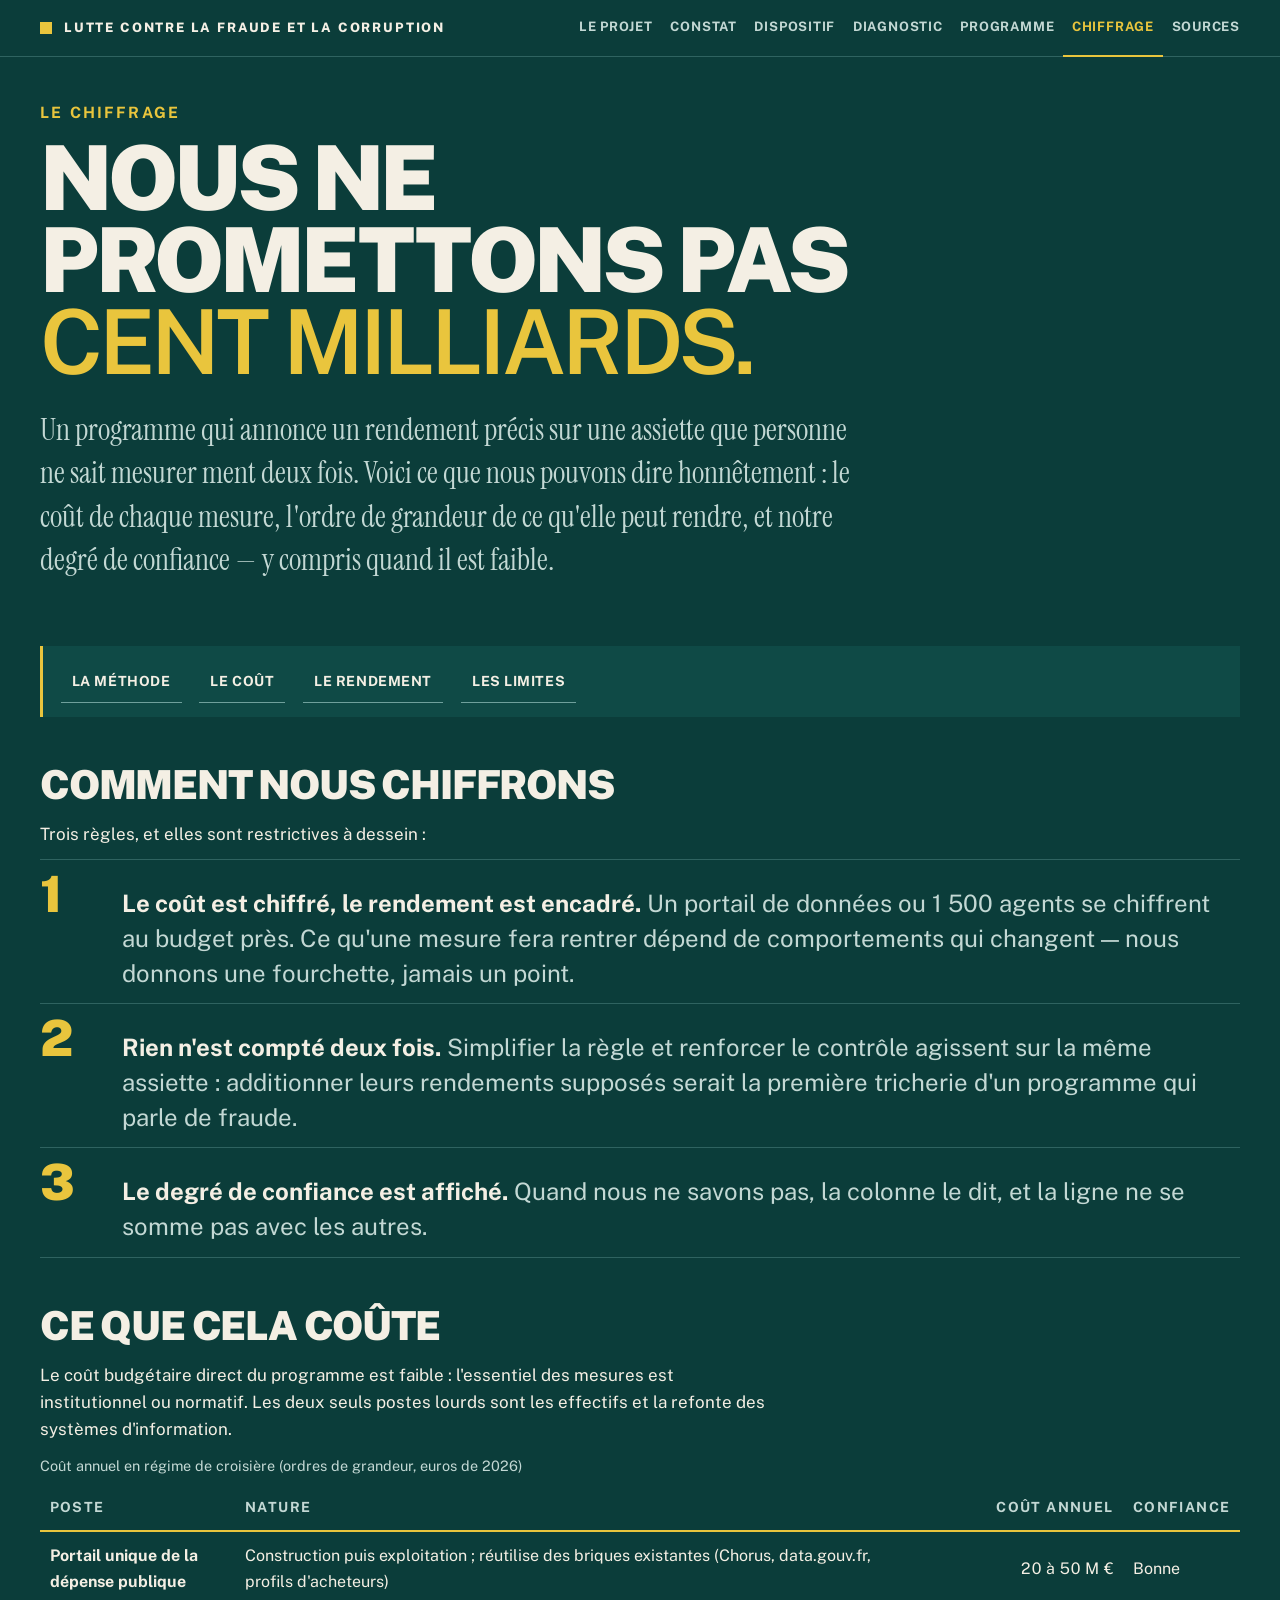
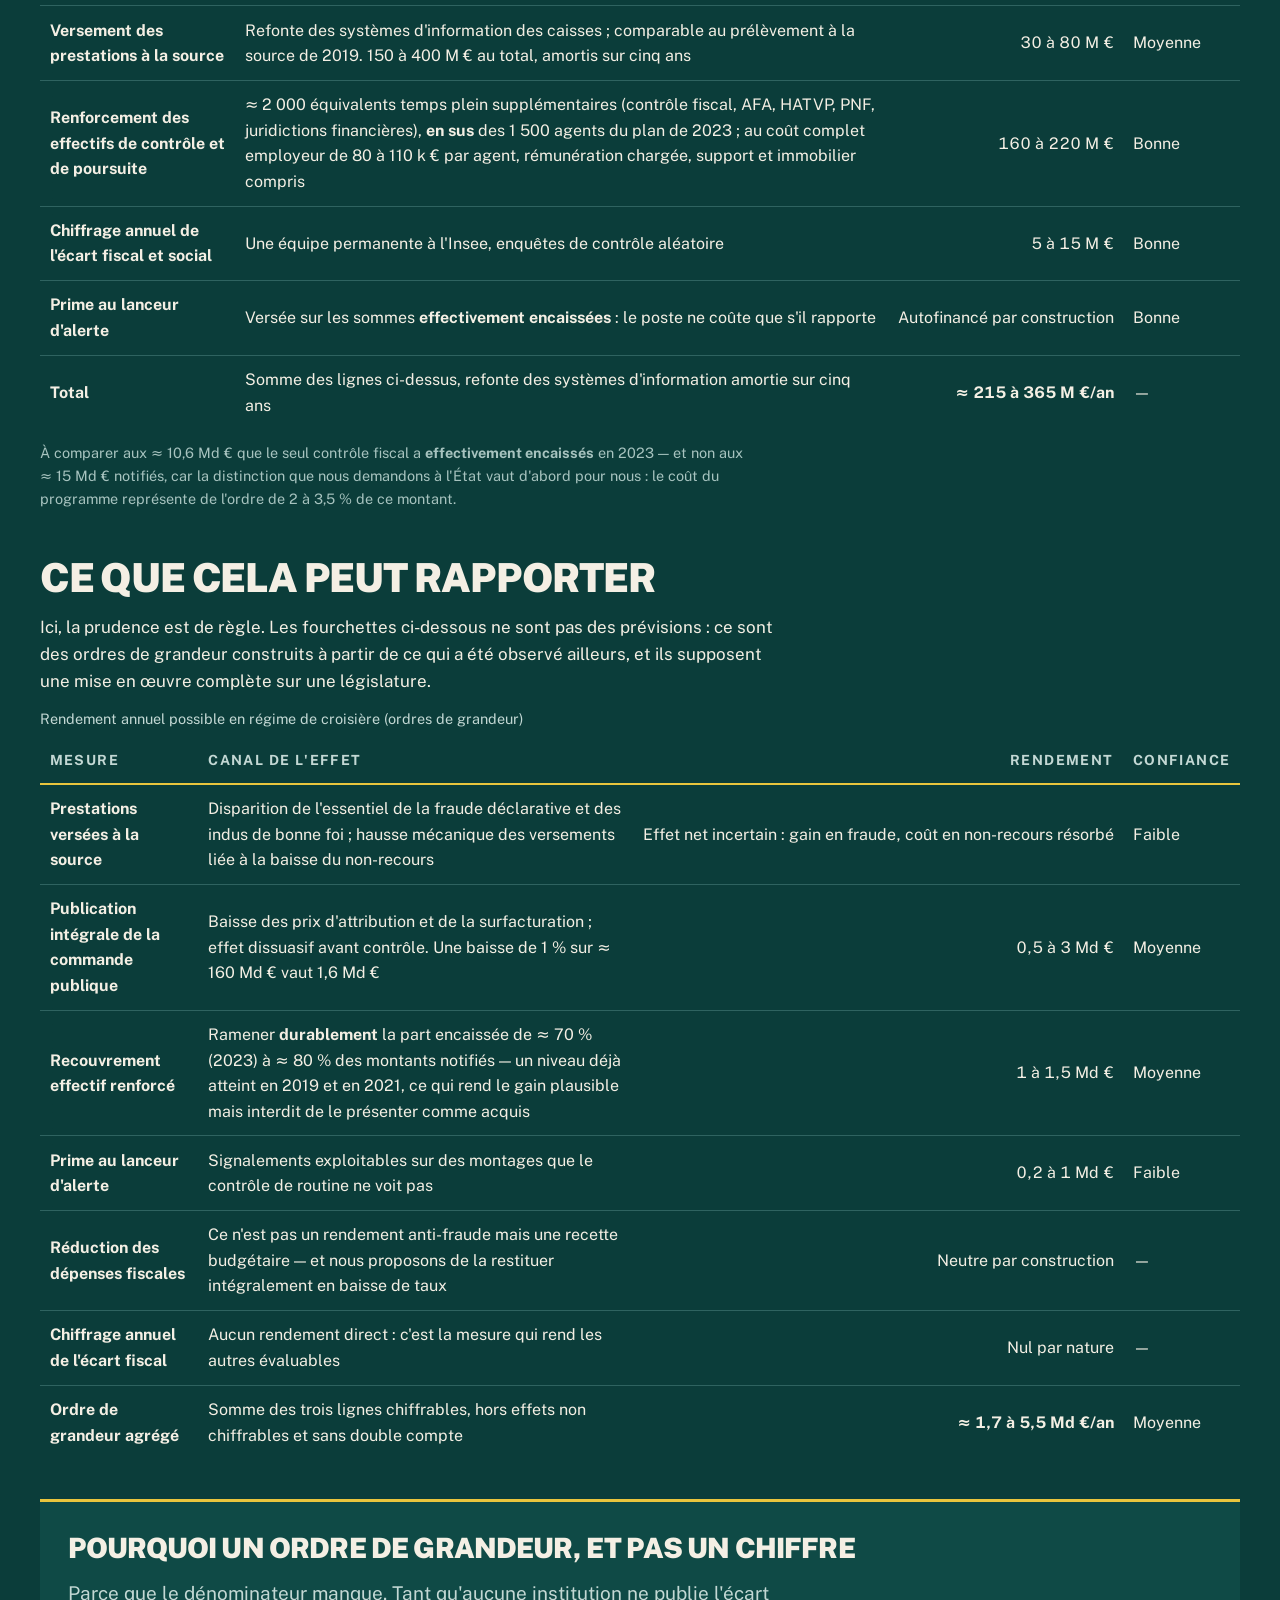
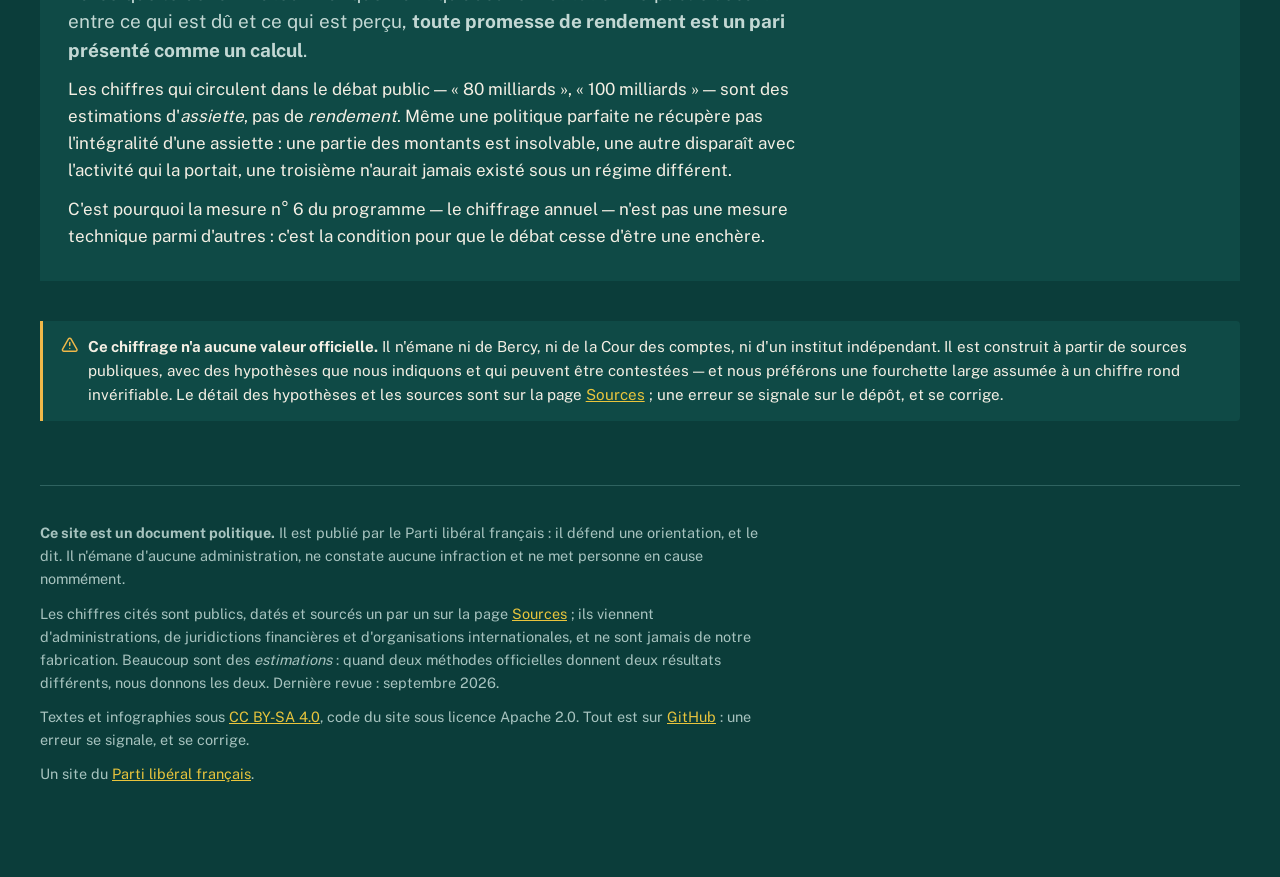
==== commit b3493c3d: "Corriger les incohérences internes et l'arithmétique du chiffrage Le site promet que tout ce qu'il é" ====
--- a/chiffrage.html
+++ b/chiffrage.html
@@ -23,16 +23,18 @@
 <p>Le coût budgétaire direct du programme est faible&nbsp;: l'essentiel des
 mesures est institutionnel ou normatif. Les deux seuls postes lourds sont les
 effectifs et la refonte des systèmes d'information.</p>
-<div class="defilant" tabindex="0" role="region" aria-label="Coût annuel en régime de croisière (ordres de grandeur, euros de 2026)"><table><caption><span>Coût annuel en régime de croisière (ordres de grandeur, euros de 2026)</span></caption><thead><tr><th scope="col" class="texte">Poste</th><th scope="col" class="long">Nature</th><th scope="col" class="nombre">Coût annuel</th><th scope="col" class="texte">Confiance</th></tr></thead><tbody><tr><th scope="row" class="texte">Portail unique de la dépense publique</th><td class="long">Construction puis exploitation&nbsp;; réutilise des briques existantes (Chorus, data.gouv.fr, profils d'acheteurs)</td><td class="nombre">20 à 50 M&nbsp;€</td><td class="texte">Bonne</td></tr><tr><th scope="row" class="texte">Versement des prestations à la source</th><td class="long">Refonte des systèmes d'information des caisses&nbsp;; comparable au prélèvement à la source de 2019</td><td class="nombre">150 à 400 M&nbsp;€ sur cinq ans</td><td class="texte">Moyenne</td></tr><tr><th scope="row" class="texte">Renforcement des effectifs de contrôle et de poursuite</th><td class="long">≈ 2&nbsp;000 équivalents temps plein supplémentaires (contrôle fiscal, AFA, HATVP, PNF, juridictions financières)</td><td class="nombre">120 à 160 M&nbsp;€</td><td class="texte">Bonne</td></tr><tr><th scope="row" class="texte">Chiffrage annuel de l'écart fiscal et social</th><td class="long">Une équipe permanente à l'Insee, enquêtes de contrôle aléatoire</td><td class="nombre">5 à 15 M&nbsp;€</td><td class="texte">Bonne</td></tr><tr><th scope="row" class="texte">Prime au lanceur d'alerte</th><td class="long">Versée sur les sommes <b>effectivement encaissées</b>&nbsp;: le poste ne coûte que s'il rapporte</td><td class="nombre">Autofinancé par construction</td><td class="texte">Bonne</td></tr><tr><th scope="row" class="texte"><b>Total</b></th><td class="long">Hors investissement initial</td><td class="nombre"><b>≈ 150 à 250 M&nbsp;€/an</b></td><td class="texte">—</td></tr></tbody></table></div>
-<p class="discret">À comparer aux ≈&nbsp;15&nbsp;Md&nbsp;€ que le seul contrôle
-fiscal notifie chaque année&nbsp;: le coût du programme représente de l'ordre de
-1 à 2&nbsp;% de ce montant.</p>
+<div class="defilant" tabindex="0" role="region" aria-label="Coût annuel en régime de croisière (ordres de grandeur, euros de 2026)"><table><caption><span>Coût annuel en régime de croisière (ordres de grandeur, euros de 2026)</span></caption><thead><tr><th scope="col" class="texte">Poste</th><th scope="col" class="long">Nature</th><th scope="col" class="nombre">Coût annuel</th><th scope="col" class="texte">Confiance</th></tr></thead><tbody><tr><th scope="row" class="texte">Portail unique de la dépense publique</th><td class="long">Construction puis exploitation&nbsp;; réutilise des briques existantes (Chorus, data.gouv.fr, profils d'acheteurs)</td><td class="nombre">20 à 50 M&nbsp;€</td><td class="texte">Bonne</td></tr><tr><th scope="row" class="texte">Versement des prestations à la source</th><td class="long">Refonte des systèmes d'information des caisses&nbsp;; comparable au prélèvement à la source de 2019. 150 à 400&nbsp;M&nbsp;€ au total, amortis sur cinq ans</td><td class="nombre">30 à 80 M&nbsp;€</td><td class="texte">Moyenne</td></tr><tr><th scope="row" class="texte">Renforcement des effectifs de contrôle et de poursuite</th><td class="long">≈ 2&nbsp;000 équivalents temps plein supplémentaires (contrôle fiscal, AFA, HATVP, PNF, juridictions financières), <b>en sus</b> des 1&nbsp;500 agents du plan de 2023&nbsp;; au coût complet employeur de 80 à 110&nbsp;k&nbsp;€ par agent, rémunération chargée, support et immobilier compris</td><td class="nombre">160 à 220 M&nbsp;€</td><td class="texte">Bonne</td></tr><tr><th scope="row" class="texte">Chiffrage annuel de l'écart fiscal et social</th><td class="long">Une équipe permanente à l'Insee, enquêtes de contrôle aléatoire</td><td class="nombre">5 à 15 M&nbsp;€</td><td class="texte">Bonne</td></tr><tr><th scope="row" class="texte">Prime au lanceur d'alerte</th><td class="long">Versée sur les sommes <b>effectivement encaissées</b>&nbsp;: le poste ne coûte que s'il rapporte</td><td class="nombre">Autofinancé par construction</td><td class="texte">Bonne</td></tr><tr><th scope="row" class="texte"><b>Total</b></th><td class="long">Somme des lignes ci-dessus, refonte des systèmes d'information amortie sur cinq ans</td><td class="nombre"><b>≈ 215 à 365 M&nbsp;€/an</b></td><td class="texte">—</td></tr></tbody></table></div>
+<p class="discret">À comparer aux ≈&nbsp;10,6&nbsp;Md&nbsp;€ que le seul
+contrôle fiscal a <b>effectivement encaissés</b> en 2023 — et non aux
+≈&nbsp;15&nbsp;Md&nbsp;€ notifiés, car la distinction que nous demandons à
+l'État vaut d'abord pour nous&nbsp;: le coût du programme représente de l'ordre
+de 2 à 3,5&nbsp;% de ce montant.</p>
 <h2 id="rendement" tabindex="-1">Ce que cela peut rapporter</h2>
 <p>Ici, la prudence est de règle. Les fourchettes ci-dessous ne sont pas des
 prévisions&nbsp;: ce sont des ordres de grandeur construits à partir de ce qui a
 été observé ailleurs, et ils supposent une mise en œuvre complète sur une
 législature.</p>
-<div class="defilant" tabindex="0" role="region" aria-label="Rendement annuel possible en régime de croisière (ordres de grandeur)"><table><caption><span>Rendement annuel possible en régime de croisière (ordres de grandeur)</span></caption><thead><tr><th scope="col" class="texte">Mesure</th><th scope="col" class="long">Canal de l&#x27;effet</th><th scope="col" class="nombre">Rendement</th><th scope="col" class="texte">Confiance</th></tr></thead><tbody><tr><th scope="row" class="texte">Prestations versées à la source</th><td class="long">Disparition de l'essentiel de la fraude déclarative et des indus de bonne foi&nbsp;; hausse mécanique des versements liée à la baisse du non-recours</td><td class="nombre">Effet net incertain&nbsp;: gain en fraude, coût en non-recours résorbé</td><td class="texte">Faible</td></tr><tr><th scope="row" class="texte">Publication intégrale de la commande publique</th><td class="long">Baisse des prix d'attribution et de la surfacturation&nbsp;; effet dissuasif avant contrôle. Une baisse de 1&nbsp;% sur ≈ 160&nbsp;Md&nbsp;€ vaut 1,6&nbsp;Md&nbsp;€</td><td class="nombre">0,5 à 3 Md&nbsp;€</td><td class="texte">Moyenne</td></tr><tr><th scope="row" class="texte">Recouvrement effectif renforcé</th><td class="long">Ramener la part encaissée de ≈ 70&nbsp;% à ≈ 80&nbsp;% des montants notifiés</td><td class="nombre">1 à 1,5 Md&nbsp;€</td><td class="texte">Bonne</td></tr><tr><th scope="row" class="texte">Prime au lanceur d'alerte</th><td class="long">Signalements exploitables sur des montages que le contrôle de routine ne voit pas</td><td class="nombre">0,2 à 1 Md&nbsp;€</td><td class="texte">Faible</td></tr><tr><th scope="row" class="texte">Réduction des dépenses fiscales</th><td class="long">Ce n'est pas un rendement anti-fraude mais une recette budgétaire — et nous proposons de la restituer intégralement en baisse de taux</td><td class="nombre">Neutre par construction</td><td class="texte">—</td></tr><tr><th scope="row" class="texte">Chiffrage annuel de l'écart fiscal</th><td class="long">Aucun rendement direct&nbsp;: c'est la mesure qui rend les autres évaluables</td><td class="nombre">Nul par nature</td><td class="texte">—</td></tr><tr><th scope="row" class="texte"><b>Ordre de grandeur agrégé</b></th><td class="long">Hors effets non chiffrables, sans double compte</td><td class="nombre"><b>≈ 2 à 5 Md&nbsp;€/an</b></td><td class="texte">Moyenne</td></tr></tbody></table></div><section class="cle" id="limites" tabindex="-1"><h3>Pourquoi un ordre de grandeur, et pas un chiffre</h3><p class="reponse">Parce que le dénominateur manque. Tant qu'aucune institution ne publie l'écart entre ce qui est dû et ce qui est perçu, <b>toute promesse de rendement est un pari présenté comme un calcul</b>.</p><p>Les chiffres qui circulent dans le débat public — « 80 milliards », « 100 milliards » — sont des estimations d'<i>assiette</i>, pas de <i>rendement</i>. Même une politique parfaite ne récupère pas l'intégralité d'une assiette&nbsp;: une partie des montants est insolvable, une autre disparaît avec l'activité qui la portait, une troisième n'aurait jamais existé sous un régime différent.</p><p>C'est pourquoi la mesure n°&nbsp;6 du programme — le chiffrage annuel — n'est pas une mesure technique parmi d'autres&nbsp;: c'est la condition pour que le débat cesse d'être une enchère.</p></section><div class="note avertissement"><svg class="icone" viewBox="0 0 24 24" fill="none" stroke="currentColor" stroke-width="2" stroke-linecap="round" stroke-linejoin="round" role="img" aria-label="Attention"><path d="m21.73 18-8-14a2 2 0 0 0-3.48 0l-8 14A2 2 0 0 0 4 21h16a2 2 0 0 0 1.73-3" /><path d="M12 9v4" /><path d="M12 17h.01" /></svg><div><b>Ce chiffrage n'a aucune valeur officielle.</b> Il n'émane ni de Bercy, ni de la Cour des comptes, ni d'un institut indépendant. Il est construit à partir de sources publiques, avec des hypothèses que nous indiquons et qui peuvent être contestées — et nous préférons une fourchette large assumée à un chiffre rond invérifiable. Le détail des hypothèses et les sources sont sur la page <a href="sources.html">Sources</a>&nbsp;; une erreur se signale sur le dépôt, et se corrige.</div></div>
+<div class="defilant" tabindex="0" role="region" aria-label="Rendement annuel possible en régime de croisière (ordres de grandeur)"><table><caption><span>Rendement annuel possible en régime de croisière (ordres de grandeur)</span></caption><thead><tr><th scope="col" class="texte">Mesure</th><th scope="col" class="long">Canal de l&#x27;effet</th><th scope="col" class="nombre">Rendement</th><th scope="col" class="texte">Confiance</th></tr></thead><tbody><tr><th scope="row" class="texte">Prestations versées à la source</th><td class="long">Disparition de l'essentiel de la fraude déclarative et des indus de bonne foi&nbsp;; hausse mécanique des versements liée à la baisse du non-recours</td><td class="nombre">Effet net incertain&nbsp;: gain en fraude, coût en non-recours résorbé</td><td class="texte">Faible</td></tr><tr><th scope="row" class="texte">Publication intégrale de la commande publique</th><td class="long">Baisse des prix d'attribution et de la surfacturation&nbsp;; effet dissuasif avant contrôle. Une baisse de 1&nbsp;% sur ≈ 160&nbsp;Md&nbsp;€ vaut 1,6&nbsp;Md&nbsp;€</td><td class="nombre">0,5 à 3 Md&nbsp;€</td><td class="texte">Moyenne</td></tr><tr><th scope="row" class="texte">Recouvrement effectif renforcé</th><td class="long">Ramener <b>durablement</b> la part encaissée de ≈ 70&nbsp;% (2023) à ≈ 80&nbsp;% des montants notifiés — un niveau déjà atteint en 2019 et en 2021, ce qui rend le gain plausible mais interdit de le présenter comme acquis</td><td class="nombre">1 à 1,5 Md&nbsp;€</td><td class="texte">Moyenne</td></tr><tr><th scope="row" class="texte">Prime au lanceur d'alerte</th><td class="long">Signalements exploitables sur des montages que le contrôle de routine ne voit pas</td><td class="nombre">0,2 à 1 Md&nbsp;€</td><td class="texte">Faible</td></tr><tr><th scope="row" class="texte">Réduction des dépenses fiscales</th><td class="long">Ce n'est pas un rendement anti-fraude mais une recette budgétaire — et nous proposons de la restituer intégralement en baisse de taux</td><td class="nombre">Neutre par construction</td><td class="texte">—</td></tr><tr><th scope="row" class="texte">Chiffrage annuel de l'écart fiscal</th><td class="long">Aucun rendement direct&nbsp;: c'est la mesure qui rend les autres évaluables</td><td class="nombre">Nul par nature</td><td class="texte">—</td></tr><tr><th scope="row" class="texte"><b>Ordre de grandeur agrégé</b></th><td class="long">Somme des trois lignes chiffrables, hors effets non chiffrables et sans double compte</td><td class="nombre"><b>≈ 1,7 à 5,5 Md&nbsp;€/an</b></td><td class="texte">Moyenne</td></tr></tbody></table></div><section class="cle" id="limites" tabindex="-1"><h3>Pourquoi un ordre de grandeur, et pas un chiffre</h3><p class="reponse">Parce que le dénominateur manque. Tant qu'aucune institution ne publie l'écart entre ce qui est dû et ce qui est perçu, <b>toute promesse de rendement est un pari présenté comme un calcul</b>.</p><p>Les chiffres qui circulent dans le débat public — « 80 milliards », « 100 milliards » — sont des estimations d'<i>assiette</i>, pas de <i>rendement</i>. Même une politique parfaite ne récupère pas l'intégralité d'une assiette&nbsp;: une partie des montants est insolvable, une autre disparaît avec l'activité qui la portait, une troisième n'aurait jamais existé sous un régime différent.</p><p>C'est pourquoi la mesure n°&nbsp;6 du programme — le chiffrage annuel — n'est pas une mesure technique parmi d'autres&nbsp;: c'est la condition pour que le débat cesse d'être une enchère.</p></section><div class="note avertissement"><svg class="icone" viewBox="0 0 24 24" fill="none" stroke="currentColor" stroke-width="2" stroke-linecap="round" stroke-linejoin="round" role="img" aria-label="Attention"><path d="m21.73 18-8-14a2 2 0 0 0-3.48 0l-8 14A2 2 0 0 0 4 21h16a2 2 0 0 0 1.73-3" /><path d="M12 9v4" /><path d="M12 17h.01" /></svg><div><b>Ce chiffrage n'a aucune valeur officielle.</b> Il n'émane ni de Bercy, ni de la Cour des comptes, ni d'un institut indépendant. Il est construit à partir de sources publiques, avec des hypothèses que nous indiquons et qui peuvent être contestées — et nous préférons une fourchette large assumée à un chiffre rond invérifiable. Le détail des hypothèses et les sources sont sur la page <a href="sources.html">Sources</a>&nbsp;; une erreur se signale sur le dépôt, et se corrige.</div></div>
 </main>
 <footer>
   <p><strong>Ce site est un document politique.</strong> Il est publié par le
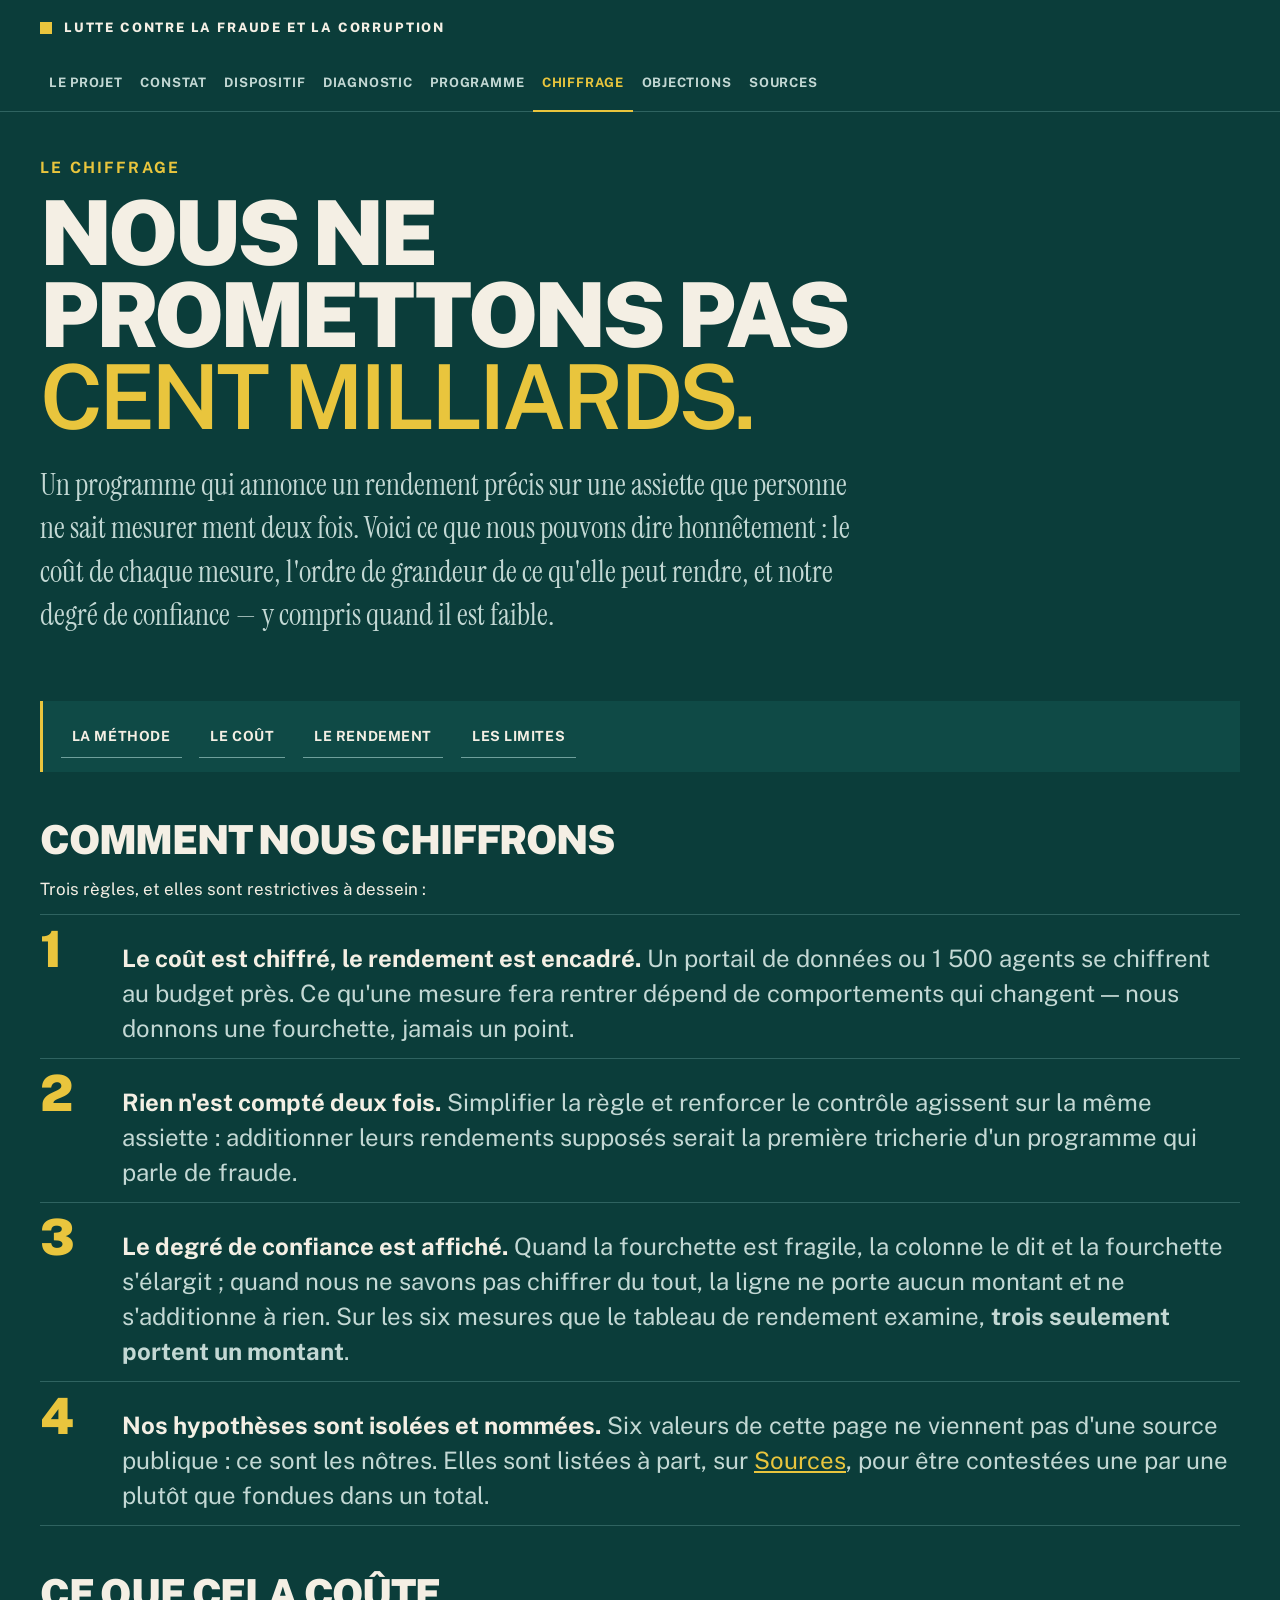
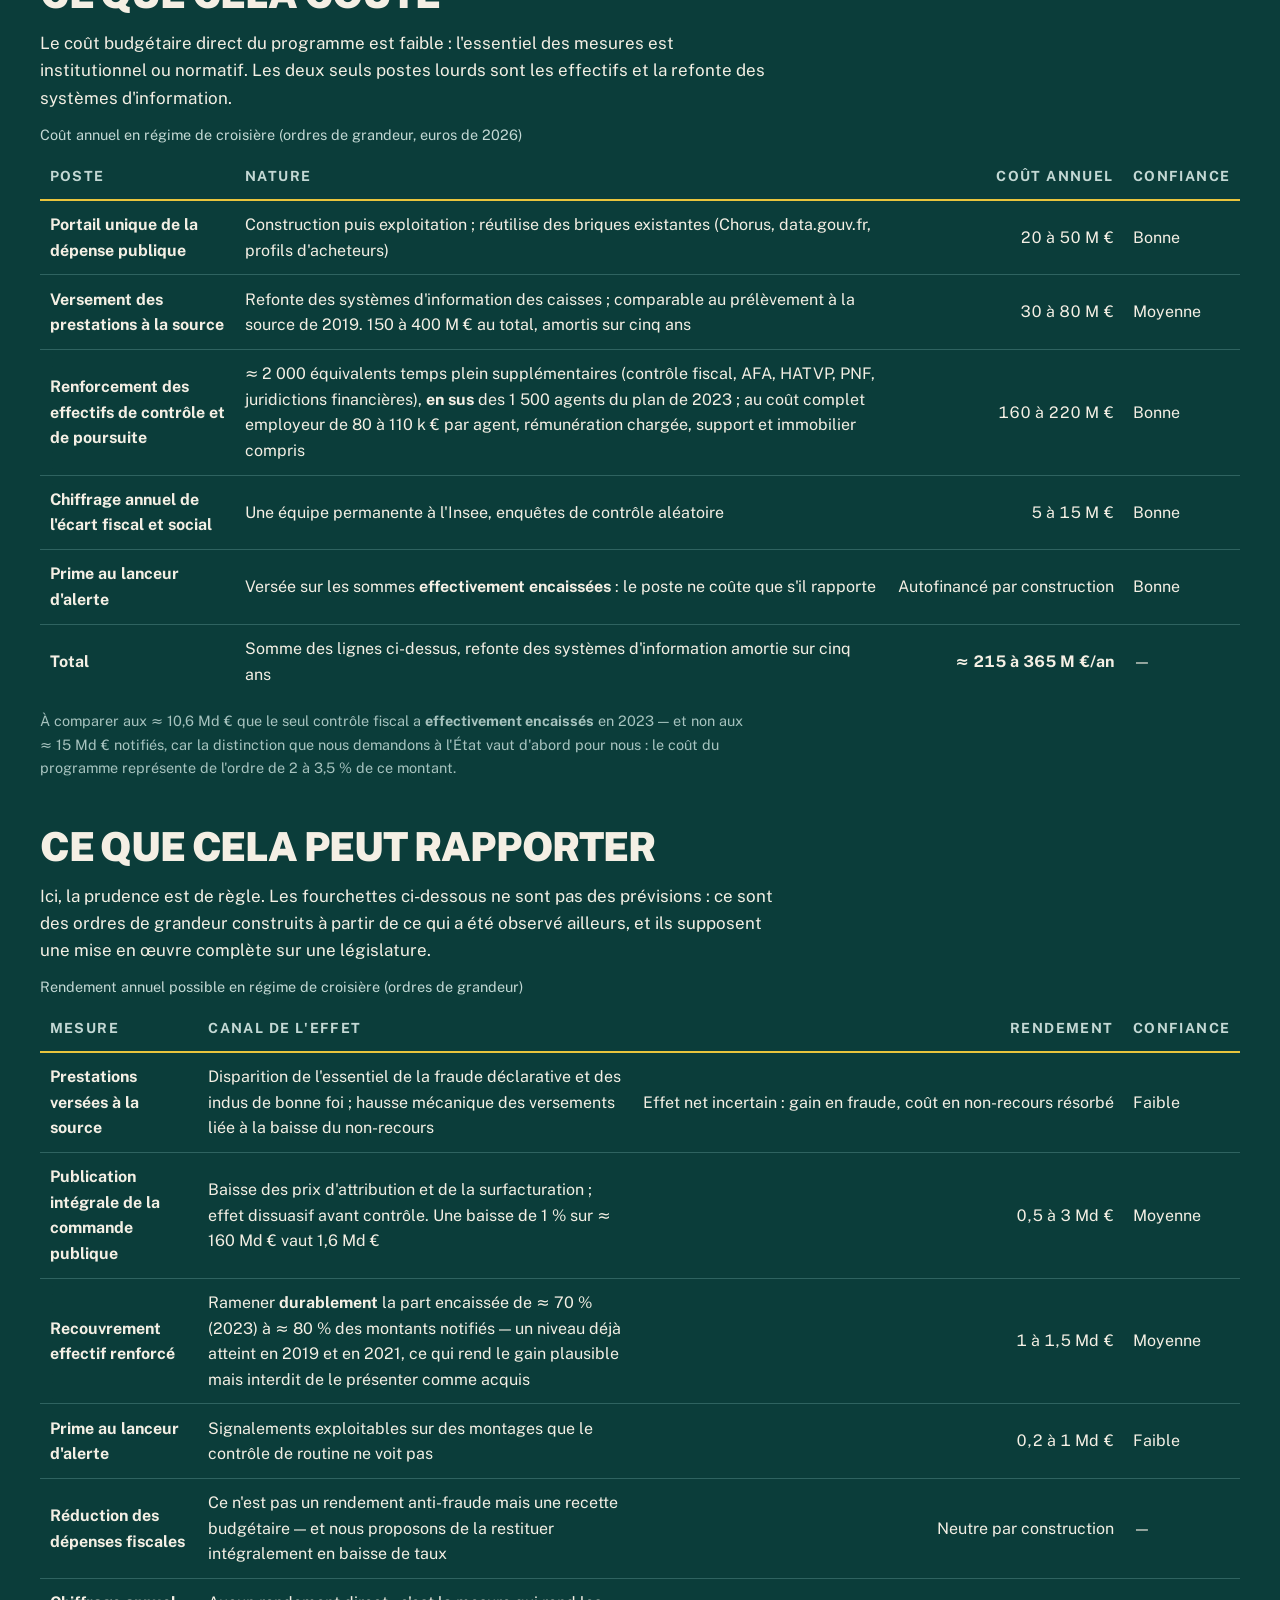
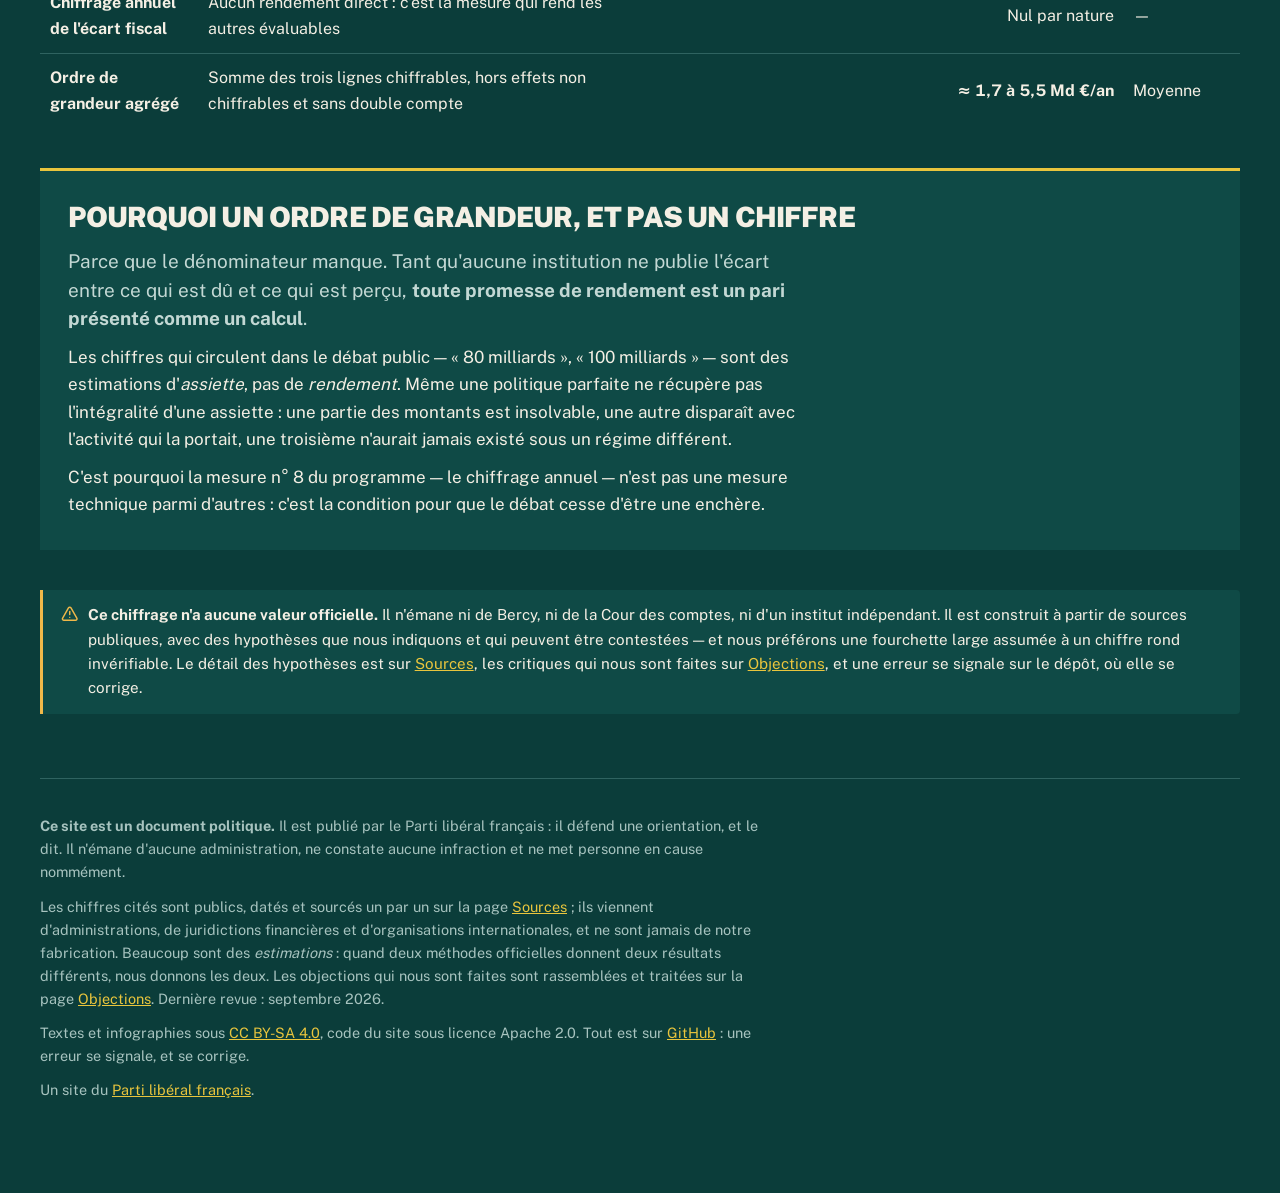
==== commit 50ada7f3: "Traiter le fond : deux mesures manquantes, une thèse corrigée, une page d'objections Suite de l'audi" ====
--- a/chiffrage.html
+++ b/chiffrage.html
@@ -5,7 +5,7 @@
 <meta name="viewport" content="width=device-width, initial-scale=1">
 <meta name="theme-color" content="#0b3d3a">
 <title>Chiffrage — ce que coûte et ce que peut rapporter le programme</title>
-<meta name="description" content="Le coût annuel et le rendement possible de chacune des dix mesures, avec le degré de confiance associé — et les raisons pour lesquelles nous refusons d&#x27;annoncer un chiffre unique.">
+<meta name="description" content="Le coût annuel et le rendement possible de chacune des douze mesures, avec le degré de confiance associé — et les raisons pour lesquelles nous refusons d&#x27;annoncer un chiffre unique.">
 <link rel="icon" href="ressources/icone.svg" type="image/svg+xml">
 <link rel="apple-touch-icon" href="ressources/icone.svg">
 <link rel="stylesheet" href="ressources/style.css">
@@ -14,12 +14,12 @@
 <a class="evitement" href="#contenu">Aller au contenu</a>
 <header class="bandeau"><div class="interieur">
   <p class="nom"><a href="index.html"><span>Lutte contre la fraude et la corruption</span></a></p>
-  <nav aria-label="Navigation principale"><span class="groupe"><span class="etiquette">Le projet</span><span class="liens"><a href="index.html">Le projet</a></span></span><span class="groupe"><span class="etiquette">Ce qui est</span><span class="liens"><a href="constat.html">Constat</a><a href="dispositif.html">Dispositif</a><a href="diagnostic.html">Diagnostic</a></span></span><span class="groupe"><span class="etiquette">Ce que nous proposons</span><span class="liens"><a href="programme.html">Programme</a><a href="chiffrage.html" aria-current="page">Chiffrage</a></span></span><span class="groupe"><span class="etiquette">La confiance</span><span class="liens"><a href="sources.html">Sources</a></span></span></nav>
+  <nav aria-label="Navigation principale"><span class="groupe"><span class="etiquette">Le projet</span><span class="liens"><a href="index.html">Le projet</a></span></span><span class="groupe"><span class="etiquette">Ce qui est</span><span class="liens"><a href="constat.html">Constat</a><a href="dispositif.html">Dispositif</a><a href="diagnostic.html">Diagnostic</a></span></span><span class="groupe"><span class="etiquette">Ce que nous proposons</span><span class="liens"><a href="programme.html">Programme</a><a href="chiffrage.html" aria-current="page">Chiffrage</a><a href="objections.html">Objections</a></span></span><span class="groupe"><span class="etiquette">La confiance</span><span class="liens"><a href="sources.html">Sources</a></span></span></nav>
 </div></header>
 <main id="contenu" tabindex="-1">
 <div class="affiche"><p class="surtitre">Le chiffrage</p><h1>Nous ne promettons pas<br><span class="cle-texte">cent milliards.</span></h1><p class="chapeau">Un programme qui annonce un rendement précis sur une assiette que personne ne sait mesurer ment deux fois. Voici ce que nous pouvons dire honnêtement&nbsp;: le coût de chaque mesure, l'ordre de grandeur de ce qu'elle peut rendre, et notre degré de confiance — y compris quand il est faible.</p></div><nav class="plan" aria-label="Dans cette page"><p class="etiquette">Dans cette page</p><ol><li><a href="#methode">La méthode</a></li><li><a href="#cout">Le coût</a></li><li><a href="#rendement">Le rendement</a></li><li><a href="#limites">Les limites</a></li></ol></nav><h2 id="methode" tabindex="-1">Comment nous chiffrons</h2>
 <p>Trois règles, et elles sont restrictives à dessein&nbsp;:</p>
-<ol class="gestes"><li><span class="rang">1</span><span><strong>Le coût est chiffré, le rendement est encadré.</strong> Un portail de données ou 1&nbsp;500 agents se chiffrent au budget près. Ce qu'une mesure fera rentrer dépend de comportements qui changent — nous donnons une fourchette, jamais un point.</span></li><li><span class="rang">2</span><span><strong>Rien n'est compté deux fois.</strong> Simplifier la règle et renforcer le contrôle agissent sur la même assiette&nbsp;: additionner leurs rendements supposés serait la première tricherie d'un programme qui parle de fraude.</span></li><li><span class="rang">3</span><span><strong>Le degré de confiance est affiché.</strong> Quand nous ne savons pas, la colonne le dit, et la ligne ne se somme pas avec les autres.</span></li></ol><h2 id="cout" tabindex="-1">Ce que cela coûte</h2>
+<ol class="gestes"><li><span class="rang">1</span><span><strong>Le coût est chiffré, le rendement est encadré.</strong> Un portail de données ou 1&nbsp;500 agents se chiffrent au budget près. Ce qu'une mesure fera rentrer dépend de comportements qui changent — nous donnons une fourchette, jamais un point.</span></li><li><span class="rang">2</span><span><strong>Rien n'est compté deux fois.</strong> Simplifier la règle et renforcer le contrôle agissent sur la même assiette&nbsp;: additionner leurs rendements supposés serait la première tricherie d'un programme qui parle de fraude.</span></li><li><span class="rang">3</span><span><strong>Le degré de confiance est affiché.</strong> Quand la fourchette est fragile, la colonne le dit et la fourchette s'élargit&nbsp;; quand nous ne savons pas chiffrer du tout, la ligne ne porte aucun montant et ne s'additionne à rien. Sur les six mesures que le tableau de rendement examine, <b>trois seulement portent un montant</b>.</span></li><li><span class="rang">4</span><span><strong>Nos hypothèses sont isolées et nommées.</strong> Six valeurs de cette page ne viennent pas d'une source publique&nbsp;: ce sont les nôtres. Elles sont listées à part, sur <a href="sources.html#hypotheses">Sources</a>, pour être contestées une par une plutôt que fondues dans un total.</span></li></ol><h2 id="cout" tabindex="-1">Ce que cela coûte</h2>
 <p>Le coût budgétaire direct du programme est faible&nbsp;: l'essentiel des
 mesures est institutionnel ou normatif. Les deux seuls postes lourds sont les
 effectifs et la refonte des systèmes d'information.</p>
@@ -34,7 +34,7 @@
 prévisions&nbsp;: ce sont des ordres de grandeur construits à partir de ce qui a
 été observé ailleurs, et ils supposent une mise en œuvre complète sur une
 législature.</p>
-<div class="defilant" tabindex="0" role="region" aria-label="Rendement annuel possible en régime de croisière (ordres de grandeur)"><table><caption><span>Rendement annuel possible en régime de croisière (ordres de grandeur)</span></caption><thead><tr><th scope="col" class="texte">Mesure</th><th scope="col" class="long">Canal de l&#x27;effet</th><th scope="col" class="nombre">Rendement</th><th scope="col" class="texte">Confiance</th></tr></thead><tbody><tr><th scope="row" class="texte">Prestations versées à la source</th><td class="long">Disparition de l'essentiel de la fraude déclarative et des indus de bonne foi&nbsp;; hausse mécanique des versements liée à la baisse du non-recours</td><td class="nombre">Effet net incertain&nbsp;: gain en fraude, coût en non-recours résorbé</td><td class="texte">Faible</td></tr><tr><th scope="row" class="texte">Publication intégrale de la commande publique</th><td class="long">Baisse des prix d'attribution et de la surfacturation&nbsp;; effet dissuasif avant contrôle. Une baisse de 1&nbsp;% sur ≈ 160&nbsp;Md&nbsp;€ vaut 1,6&nbsp;Md&nbsp;€</td><td class="nombre">0,5 à 3 Md&nbsp;€</td><td class="texte">Moyenne</td></tr><tr><th scope="row" class="texte">Recouvrement effectif renforcé</th><td class="long">Ramener <b>durablement</b> la part encaissée de ≈ 70&nbsp;% (2023) à ≈ 80&nbsp;% des montants notifiés — un niveau déjà atteint en 2019 et en 2021, ce qui rend le gain plausible mais interdit de le présenter comme acquis</td><td class="nombre">1 à 1,5 Md&nbsp;€</td><td class="texte">Moyenne</td></tr><tr><th scope="row" class="texte">Prime au lanceur d'alerte</th><td class="long">Signalements exploitables sur des montages que le contrôle de routine ne voit pas</td><td class="nombre">0,2 à 1 Md&nbsp;€</td><td class="texte">Faible</td></tr><tr><th scope="row" class="texte">Réduction des dépenses fiscales</th><td class="long">Ce n'est pas un rendement anti-fraude mais une recette budgétaire — et nous proposons de la restituer intégralement en baisse de taux</td><td class="nombre">Neutre par construction</td><td class="texte">—</td></tr><tr><th scope="row" class="texte">Chiffrage annuel de l'écart fiscal</th><td class="long">Aucun rendement direct&nbsp;: c'est la mesure qui rend les autres évaluables</td><td class="nombre">Nul par nature</td><td class="texte">—</td></tr><tr><th scope="row" class="texte"><b>Ordre de grandeur agrégé</b></th><td class="long">Somme des trois lignes chiffrables, hors effets non chiffrables et sans double compte</td><td class="nombre"><b>≈ 1,7 à 5,5 Md&nbsp;€/an</b></td><td class="texte">Moyenne</td></tr></tbody></table></div><section class="cle" id="limites" tabindex="-1"><h3>Pourquoi un ordre de grandeur, et pas un chiffre</h3><p class="reponse">Parce que le dénominateur manque. Tant qu'aucune institution ne publie l'écart entre ce qui est dû et ce qui est perçu, <b>toute promesse de rendement est un pari présenté comme un calcul</b>.</p><p>Les chiffres qui circulent dans le débat public — « 80 milliards », « 100 milliards » — sont des estimations d'<i>assiette</i>, pas de <i>rendement</i>. Même une politique parfaite ne récupère pas l'intégralité d'une assiette&nbsp;: une partie des montants est insolvable, une autre disparaît avec l'activité qui la portait, une troisième n'aurait jamais existé sous un régime différent.</p><p>C'est pourquoi la mesure n°&nbsp;6 du programme — le chiffrage annuel — n'est pas une mesure technique parmi d'autres&nbsp;: c'est la condition pour que le débat cesse d'être une enchère.</p></section><div class="note avertissement"><svg class="icone" viewBox="0 0 24 24" fill="none" stroke="currentColor" stroke-width="2" stroke-linecap="round" stroke-linejoin="round" role="img" aria-label="Attention"><path d="m21.73 18-8-14a2 2 0 0 0-3.48 0l-8 14A2 2 0 0 0 4 21h16a2 2 0 0 0 1.73-3" /><path d="M12 9v4" /><path d="M12 17h.01" /></svg><div><b>Ce chiffrage n'a aucune valeur officielle.</b> Il n'émane ni de Bercy, ni de la Cour des comptes, ni d'un institut indépendant. Il est construit à partir de sources publiques, avec des hypothèses que nous indiquons et qui peuvent être contestées — et nous préférons une fourchette large assumée à un chiffre rond invérifiable. Le détail des hypothèses et les sources sont sur la page <a href="sources.html">Sources</a>&nbsp;; une erreur se signale sur le dépôt, et se corrige.</div></div>
+<div class="defilant" tabindex="0" role="region" aria-label="Rendement annuel possible en régime de croisière (ordres de grandeur)"><table><caption><span>Rendement annuel possible en régime de croisière (ordres de grandeur)</span></caption><thead><tr><th scope="col" class="texte">Mesure</th><th scope="col" class="long">Canal de l&#x27;effet</th><th scope="col" class="nombre">Rendement</th><th scope="col" class="texte">Confiance</th></tr></thead><tbody><tr><th scope="row" class="texte">Prestations versées à la source</th><td class="long">Disparition de l'essentiel de la fraude déclarative et des indus de bonne foi&nbsp;; hausse mécanique des versements liée à la baisse du non-recours</td><td class="nombre">Effet net incertain&nbsp;: gain en fraude, coût en non-recours résorbé</td><td class="texte">Faible</td></tr><tr><th scope="row" class="texte">Publication intégrale de la commande publique</th><td class="long">Baisse des prix d'attribution et de la surfacturation&nbsp;; effet dissuasif avant contrôle. Une baisse de 1&nbsp;% sur ≈ 160&nbsp;Md&nbsp;€ vaut 1,6&nbsp;Md&nbsp;€</td><td class="nombre">0,5 à 3 Md&nbsp;€</td><td class="texte">Moyenne</td></tr><tr><th scope="row" class="texte">Recouvrement effectif renforcé</th><td class="long">Ramener <b>durablement</b> la part encaissée de ≈ 70&nbsp;% (2023) à ≈ 80&nbsp;% des montants notifiés — un niveau déjà atteint en 2019 et en 2021, ce qui rend le gain plausible mais interdit de le présenter comme acquis</td><td class="nombre">1 à 1,5 Md&nbsp;€</td><td class="texte">Moyenne</td></tr><tr><th scope="row" class="texte">Prime au lanceur d'alerte</th><td class="long">Signalements exploitables sur des montages que le contrôle de routine ne voit pas</td><td class="nombre">0,2 à 1 Md&nbsp;€</td><td class="texte">Faible</td></tr><tr><th scope="row" class="texte">Réduction des dépenses fiscales</th><td class="long">Ce n'est pas un rendement anti-fraude mais une recette budgétaire — et nous proposons de la restituer intégralement en baisse de taux</td><td class="nombre">Neutre par construction</td><td class="texte">—</td></tr><tr><th scope="row" class="texte">Chiffrage annuel de l'écart fiscal</th><td class="long">Aucun rendement direct&nbsp;: c'est la mesure qui rend les autres évaluables</td><td class="nombre">Nul par nature</td><td class="texte">—</td></tr><tr><th scope="row" class="texte"><b>Ordre de grandeur agrégé</b></th><td class="long">Somme des trois lignes chiffrables, hors effets non chiffrables et sans double compte</td><td class="nombre"><b>≈ 1,7 à 5,5 Md&nbsp;€/an</b></td><td class="texte">Moyenne</td></tr></tbody></table></div><section class="cle" id="limites" tabindex="-1"><h3>Pourquoi un ordre de grandeur, et pas un chiffre</h3><p class="reponse">Parce que le dénominateur manque. Tant qu'aucune institution ne publie l'écart entre ce qui est dû et ce qui est perçu, <b>toute promesse de rendement est un pari présenté comme un calcul</b>.</p><p>Les chiffres qui circulent dans le débat public — « 80 milliards », « 100 milliards » — sont des estimations d'<i>assiette</i>, pas de <i>rendement</i>. Même une politique parfaite ne récupère pas l'intégralité d'une assiette&nbsp;: une partie des montants est insolvable, une autre disparaît avec l'activité qui la portait, une troisième n'aurait jamais existé sous un régime différent.</p><p>C'est pourquoi la mesure n°&nbsp;8 du programme — le chiffrage annuel — n'est pas une mesure technique parmi d'autres&nbsp;: c'est la condition pour que le débat cesse d'être une enchère.</p></section><div class="note avertissement"><svg class="icone" viewBox="0 0 24 24" fill="none" stroke="currentColor" stroke-width="2" stroke-linecap="round" stroke-linejoin="round" role="img" aria-label="Attention"><path d="m21.73 18-8-14a2 2 0 0 0-3.48 0l-8 14A2 2 0 0 0 4 21h16a2 2 0 0 0 1.73-3" /><path d="M12 9v4" /><path d="M12 17h.01" /></svg><div><b>Ce chiffrage n'a aucune valeur officielle.</b> Il n'émane ni de Bercy, ni de la Cour des comptes, ni d'un institut indépendant. Il est construit à partir de sources publiques, avec des hypothèses que nous indiquons et qui peuvent être contestées — et nous préférons une fourchette large assumée à un chiffre rond invérifiable. Le détail des hypothèses est sur <a href="sources.html#hypotheses">Sources</a>, les critiques qui nous sont faites sur <a href="objections.html#maigre">Objections</a>, et une erreur se signale sur le dépôt, où elle se corrige.</div></div>
 </main>
 <footer>
   <p><strong>Ce site est un document politique.</strong> Il est publié par le
@@ -46,7 +46,9 @@
   juridictions financières et d'organisations internationales, et ne sont
   jamais de notre fabrication. Beaucoup sont des <em>estimations</em> : quand
   deux méthodes officielles donnent deux résultats différents, nous donnons les
-  deux. Dernière revue&nbsp;: septembre 2026.</p>
+  deux. Les objections qui nous sont faites sont rassemblées et traitées sur
+  la page <a href="objections.html">Objections</a>. Dernière
+  revue&nbsp;: septembre 2026.</p>
   <p>Textes et infographies sous
   <a href="https://creativecommons.org/licenses/by-sa/4.0/deed.fr">CC&nbsp;BY-SA&nbsp;4.0</a>,
   code du site sous licence Apache&nbsp;2.0. Tout est sur
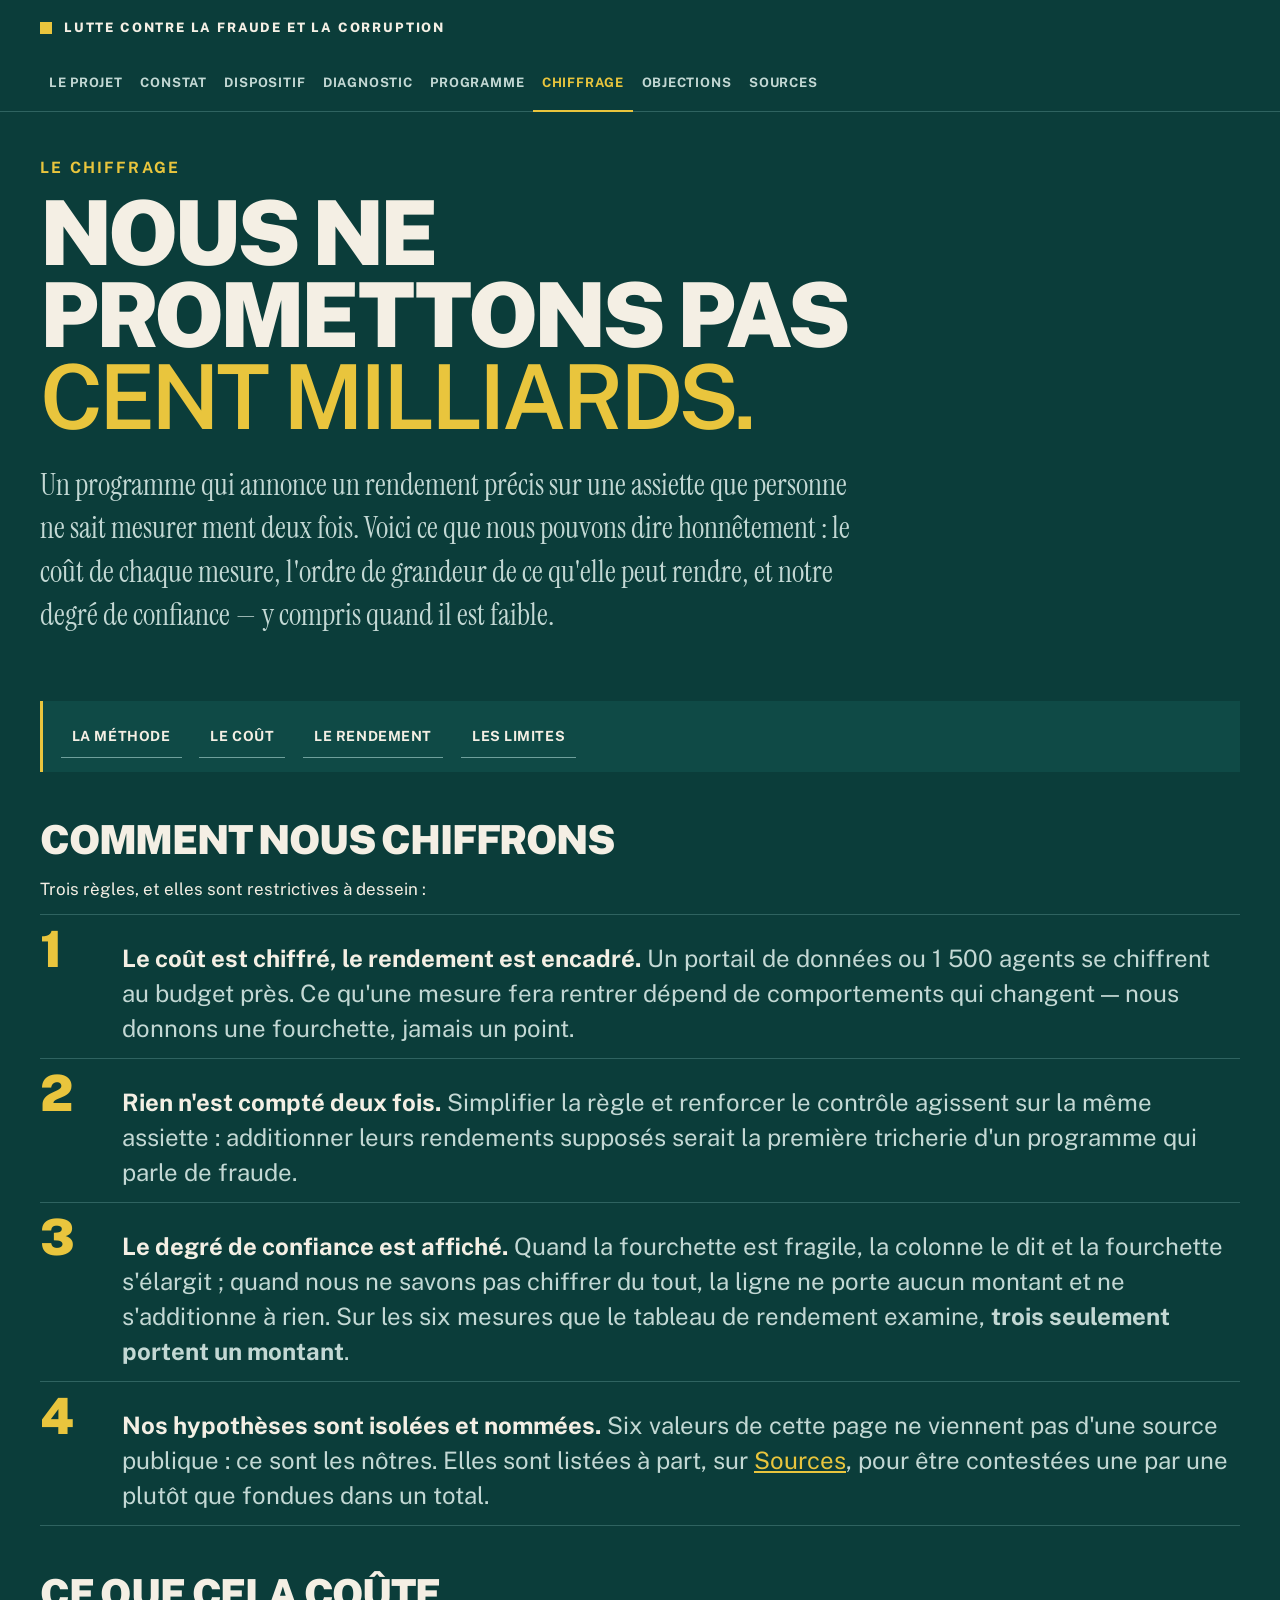
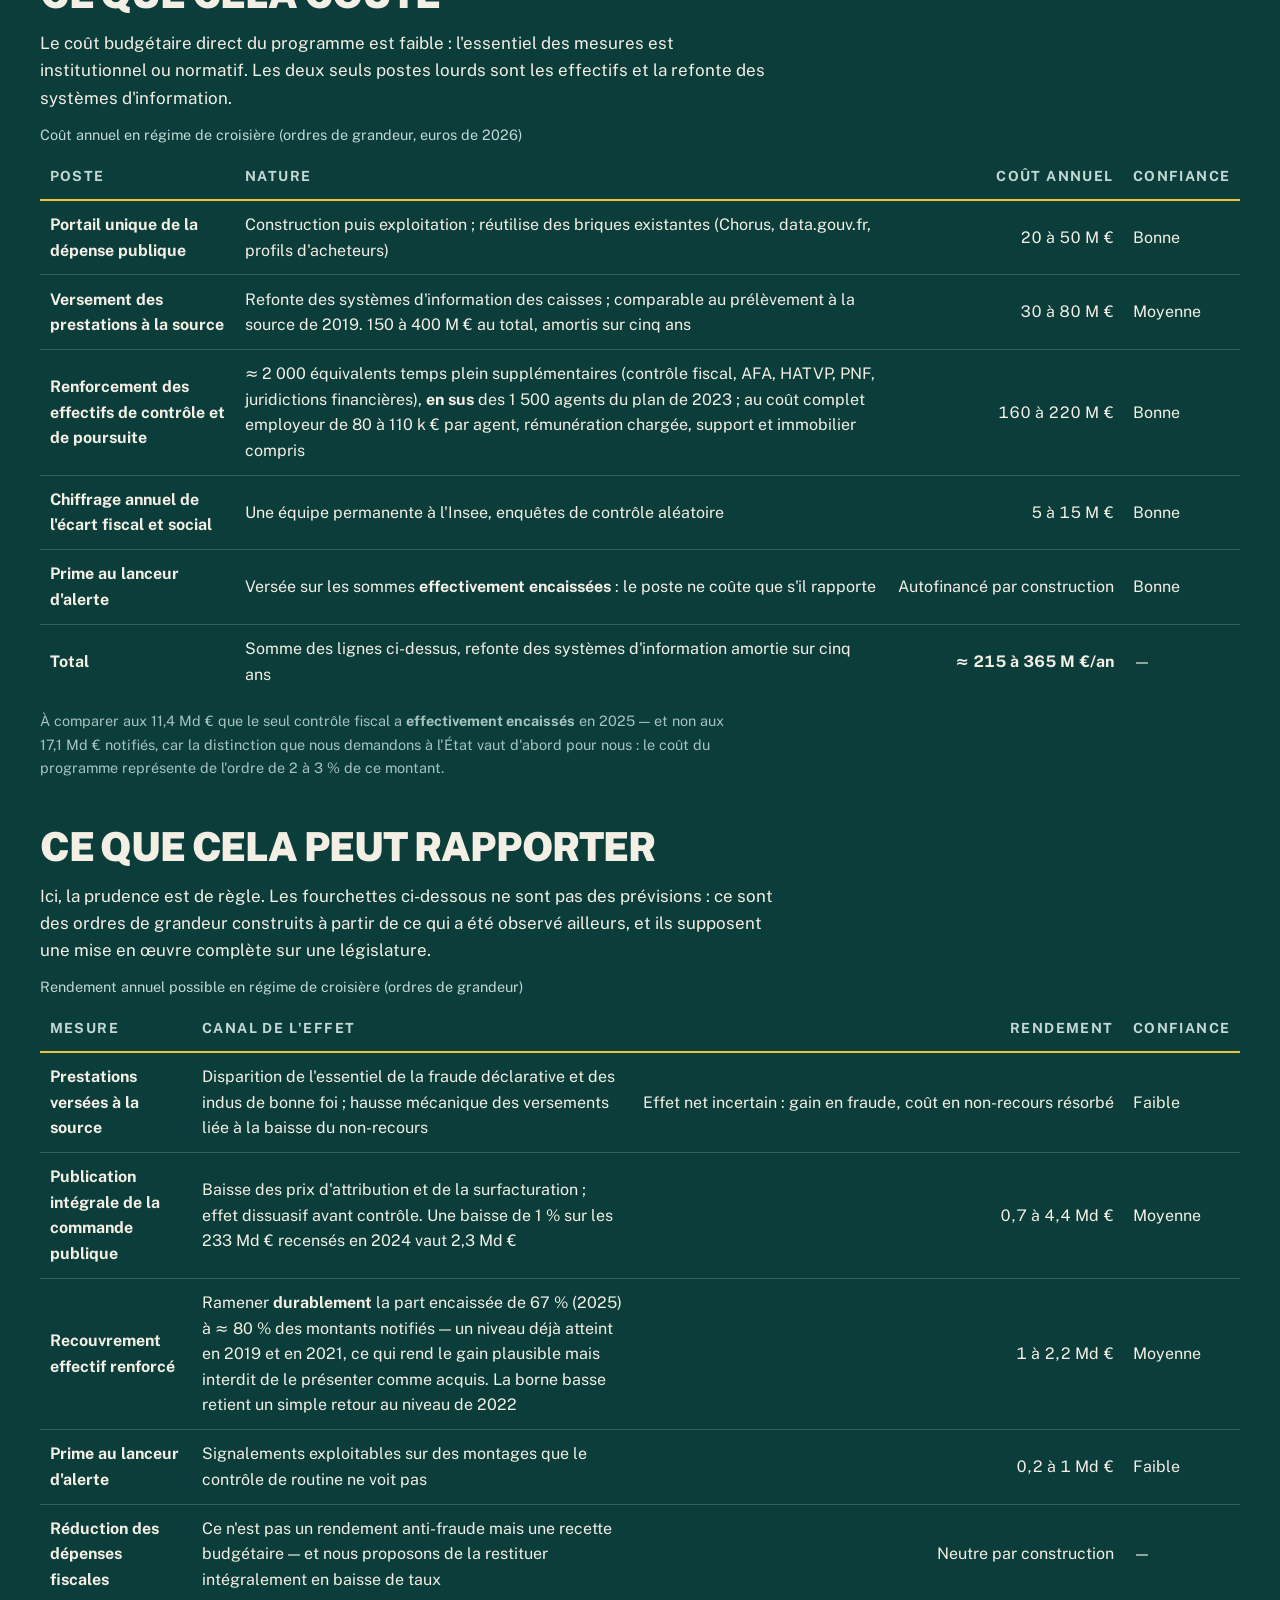
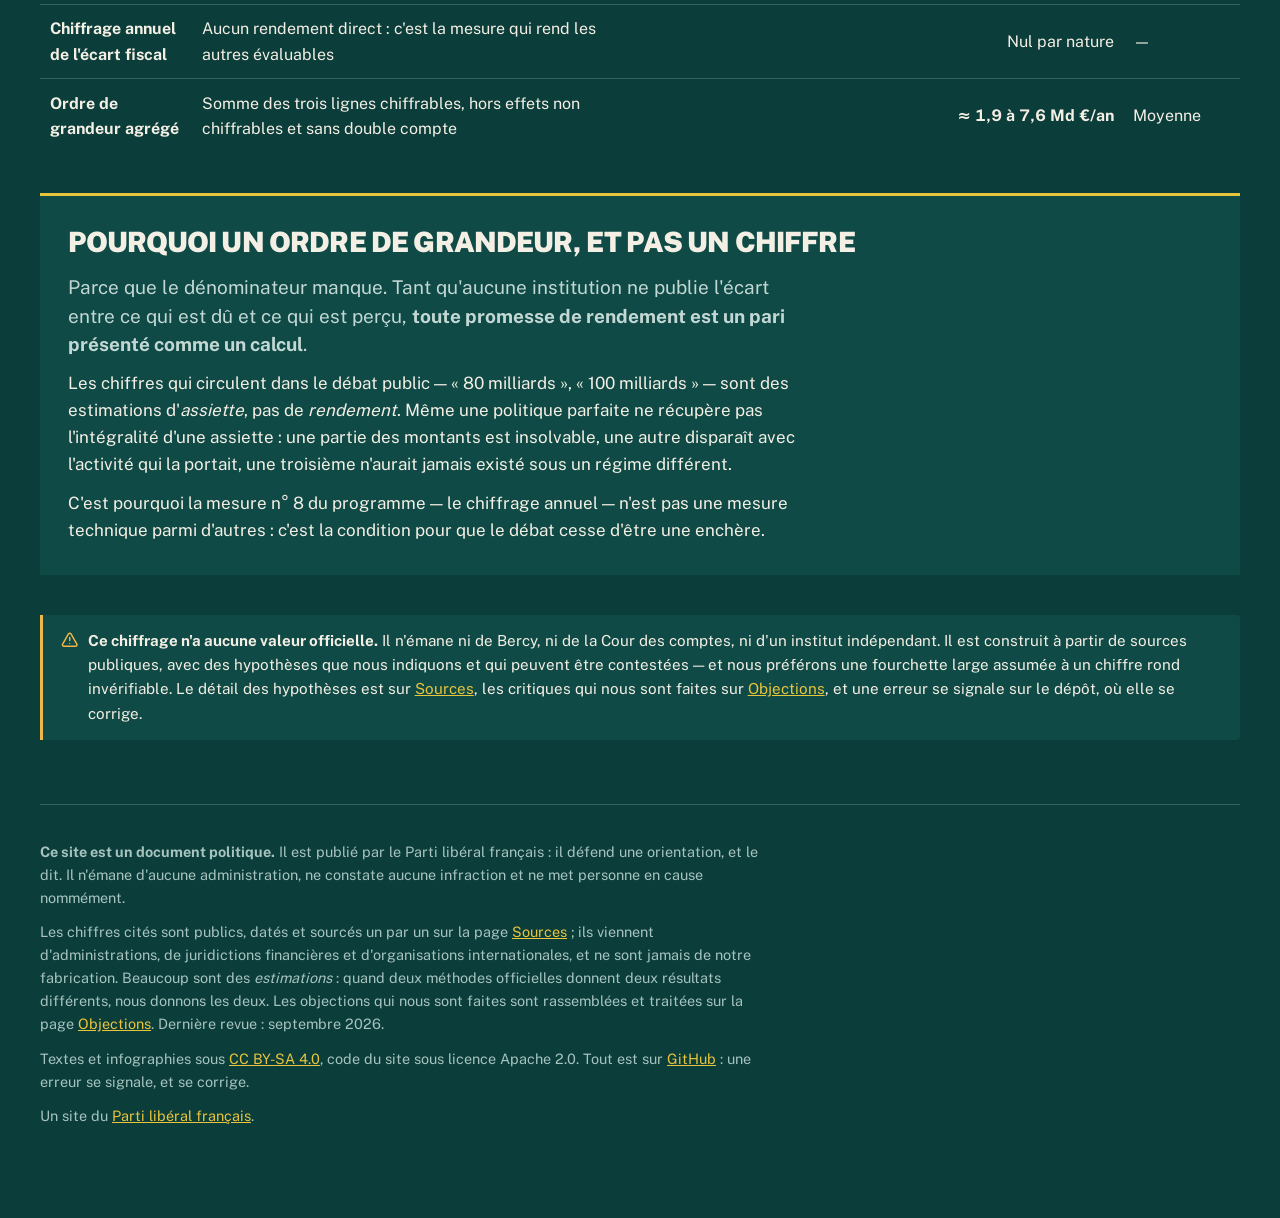
==== commit f541f830: "Actualiser tous les chiffres aux derniers millésimes publiés Le site promettait de dire jusqu'où all" ====
--- a/chiffrage.html
+++ b/chiffrage.html
@@ -24,17 +24,17 @@
 mesures est institutionnel ou normatif. Les deux seuls postes lourds sont les
 effectifs et la refonte des systèmes d'information.</p>
 <div class="defilant" tabindex="0" role="region" aria-label="Coût annuel en régime de croisière (ordres de grandeur, euros de 2026)"><table><caption><span>Coût annuel en régime de croisière (ordres de grandeur, euros de 2026)</span></caption><thead><tr><th scope="col" class="texte">Poste</th><th scope="col" class="long">Nature</th><th scope="col" class="nombre">Coût annuel</th><th scope="col" class="texte">Confiance</th></tr></thead><tbody><tr><th scope="row" class="texte">Portail unique de la dépense publique</th><td class="long">Construction puis exploitation&nbsp;; réutilise des briques existantes (Chorus, data.gouv.fr, profils d'acheteurs)</td><td class="nombre">20 à 50 M&nbsp;€</td><td class="texte">Bonne</td></tr><tr><th scope="row" class="texte">Versement des prestations à la source</th><td class="long">Refonte des systèmes d'information des caisses&nbsp;; comparable au prélèvement à la source de 2019. 150 à 400&nbsp;M&nbsp;€ au total, amortis sur cinq ans</td><td class="nombre">30 à 80 M&nbsp;€</td><td class="texte">Moyenne</td></tr><tr><th scope="row" class="texte">Renforcement des effectifs de contrôle et de poursuite</th><td class="long">≈ 2&nbsp;000 équivalents temps plein supplémentaires (contrôle fiscal, AFA, HATVP, PNF, juridictions financières), <b>en sus</b> des 1&nbsp;500 agents du plan de 2023&nbsp;; au coût complet employeur de 80 à 110&nbsp;k&nbsp;€ par agent, rémunération chargée, support et immobilier compris</td><td class="nombre">160 à 220 M&nbsp;€</td><td class="texte">Bonne</td></tr><tr><th scope="row" class="texte">Chiffrage annuel de l'écart fiscal et social</th><td class="long">Une équipe permanente à l'Insee, enquêtes de contrôle aléatoire</td><td class="nombre">5 à 15 M&nbsp;€</td><td class="texte">Bonne</td></tr><tr><th scope="row" class="texte">Prime au lanceur d'alerte</th><td class="long">Versée sur les sommes <b>effectivement encaissées</b>&nbsp;: le poste ne coûte que s'il rapporte</td><td class="nombre">Autofinancé par construction</td><td class="texte">Bonne</td></tr><tr><th scope="row" class="texte"><b>Total</b></th><td class="long">Somme des lignes ci-dessus, refonte des systèmes d'information amortie sur cinq ans</td><td class="nombre"><b>≈ 215 à 365 M&nbsp;€/an</b></td><td class="texte">—</td></tr></tbody></table></div>
-<p class="discret">À comparer aux ≈&nbsp;10,6&nbsp;Md&nbsp;€ que le seul
-contrôle fiscal a <b>effectivement encaissés</b> en 2023 — et non aux
-≈&nbsp;15&nbsp;Md&nbsp;€ notifiés, car la distinction que nous demandons à
-l'État vaut d'abord pour nous&nbsp;: le coût du programme représente de l'ordre
-de 2 à 3,5&nbsp;% de ce montant.</p>
+<p class="discret">À comparer aux 11,4&nbsp;Md&nbsp;€ que le seul contrôle
+fiscal a <b>effectivement encaissés</b> en 2025 — et non aux
+17,1&nbsp;Md&nbsp;€ notifiés, car la distinction que nous demandons à l'État
+vaut d'abord pour nous&nbsp;: le coût du programme représente de l'ordre de 2 à
+3&nbsp;% de ce montant.</p>
 <h2 id="rendement" tabindex="-1">Ce que cela peut rapporter</h2>
 <p>Ici, la prudence est de règle. Les fourchettes ci-dessous ne sont pas des
 prévisions&nbsp;: ce sont des ordres de grandeur construits à partir de ce qui a
 été observé ailleurs, et ils supposent une mise en œuvre complète sur une
 législature.</p>
-<div class="defilant" tabindex="0" role="region" aria-label="Rendement annuel possible en régime de croisière (ordres de grandeur)"><table><caption><span>Rendement annuel possible en régime de croisière (ordres de grandeur)</span></caption><thead><tr><th scope="col" class="texte">Mesure</th><th scope="col" class="long">Canal de l&#x27;effet</th><th scope="col" class="nombre">Rendement</th><th scope="col" class="texte">Confiance</th></tr></thead><tbody><tr><th scope="row" class="texte">Prestations versées à la source</th><td class="long">Disparition de l'essentiel de la fraude déclarative et des indus de bonne foi&nbsp;; hausse mécanique des versements liée à la baisse du non-recours</td><td class="nombre">Effet net incertain&nbsp;: gain en fraude, coût en non-recours résorbé</td><td class="texte">Faible</td></tr><tr><th scope="row" class="texte">Publication intégrale de la commande publique</th><td class="long">Baisse des prix d'attribution et de la surfacturation&nbsp;; effet dissuasif avant contrôle. Une baisse de 1&nbsp;% sur ≈ 160&nbsp;Md&nbsp;€ vaut 1,6&nbsp;Md&nbsp;€</td><td class="nombre">0,5 à 3 Md&nbsp;€</td><td class="texte">Moyenne</td></tr><tr><th scope="row" class="texte">Recouvrement effectif renforcé</th><td class="long">Ramener <b>durablement</b> la part encaissée de ≈ 70&nbsp;% (2023) à ≈ 80&nbsp;% des montants notifiés — un niveau déjà atteint en 2019 et en 2021, ce qui rend le gain plausible mais interdit de le présenter comme acquis</td><td class="nombre">1 à 1,5 Md&nbsp;€</td><td class="texte">Moyenne</td></tr><tr><th scope="row" class="texte">Prime au lanceur d'alerte</th><td class="long">Signalements exploitables sur des montages que le contrôle de routine ne voit pas</td><td class="nombre">0,2 à 1 Md&nbsp;€</td><td class="texte">Faible</td></tr><tr><th scope="row" class="texte">Réduction des dépenses fiscales</th><td class="long">Ce n'est pas un rendement anti-fraude mais une recette budgétaire — et nous proposons de la restituer intégralement en baisse de taux</td><td class="nombre">Neutre par construction</td><td class="texte">—</td></tr><tr><th scope="row" class="texte">Chiffrage annuel de l'écart fiscal</th><td class="long">Aucun rendement direct&nbsp;: c'est la mesure qui rend les autres évaluables</td><td class="nombre">Nul par nature</td><td class="texte">—</td></tr><tr><th scope="row" class="texte"><b>Ordre de grandeur agrégé</b></th><td class="long">Somme des trois lignes chiffrables, hors effets non chiffrables et sans double compte</td><td class="nombre"><b>≈ 1,7 à 5,5 Md&nbsp;€/an</b></td><td class="texte">Moyenne</td></tr></tbody></table></div><section class="cle" id="limites" tabindex="-1"><h3>Pourquoi un ordre de grandeur, et pas un chiffre</h3><p class="reponse">Parce que le dénominateur manque. Tant qu'aucune institution ne publie l'écart entre ce qui est dû et ce qui est perçu, <b>toute promesse de rendement est un pari présenté comme un calcul</b>.</p><p>Les chiffres qui circulent dans le débat public — « 80 milliards », « 100 milliards » — sont des estimations d'<i>assiette</i>, pas de <i>rendement</i>. Même une politique parfaite ne récupère pas l'intégralité d'une assiette&nbsp;: une partie des montants est insolvable, une autre disparaît avec l'activité qui la portait, une troisième n'aurait jamais existé sous un régime différent.</p><p>C'est pourquoi la mesure n°&nbsp;8 du programme — le chiffrage annuel — n'est pas une mesure technique parmi d'autres&nbsp;: c'est la condition pour que le débat cesse d'être une enchère.</p></section><div class="note avertissement"><svg class="icone" viewBox="0 0 24 24" fill="none" stroke="currentColor" stroke-width="2" stroke-linecap="round" stroke-linejoin="round" role="img" aria-label="Attention"><path d="m21.73 18-8-14a2 2 0 0 0-3.48 0l-8 14A2 2 0 0 0 4 21h16a2 2 0 0 0 1.73-3" /><path d="M12 9v4" /><path d="M12 17h.01" /></svg><div><b>Ce chiffrage n'a aucune valeur officielle.</b> Il n'émane ni de Bercy, ni de la Cour des comptes, ni d'un institut indépendant. Il est construit à partir de sources publiques, avec des hypothèses que nous indiquons et qui peuvent être contestées — et nous préférons une fourchette large assumée à un chiffre rond invérifiable. Le détail des hypothèses est sur <a href="sources.html#hypotheses">Sources</a>, les critiques qui nous sont faites sur <a href="objections.html#maigre">Objections</a>, et une erreur se signale sur le dépôt, où elle se corrige.</div></div>
+<div class="defilant" tabindex="0" role="region" aria-label="Rendement annuel possible en régime de croisière (ordres de grandeur)"><table><caption><span>Rendement annuel possible en régime de croisière (ordres de grandeur)</span></caption><thead><tr><th scope="col" class="texte">Mesure</th><th scope="col" class="long">Canal de l&#x27;effet</th><th scope="col" class="nombre">Rendement</th><th scope="col" class="texte">Confiance</th></tr></thead><tbody><tr><th scope="row" class="texte">Prestations versées à la source</th><td class="long">Disparition de l'essentiel de la fraude déclarative et des indus de bonne foi&nbsp;; hausse mécanique des versements liée à la baisse du non-recours</td><td class="nombre">Effet net incertain&nbsp;: gain en fraude, coût en non-recours résorbé</td><td class="texte">Faible</td></tr><tr><th scope="row" class="texte">Publication intégrale de la commande publique</th><td class="long">Baisse des prix d'attribution et de la surfacturation&nbsp;; effet dissuasif avant contrôle. Une baisse de 1&nbsp;% sur les 233&nbsp;Md&nbsp;€ recensés en 2024 vaut 2,3&nbsp;Md&nbsp;€</td><td class="nombre">0,7 à 4,4 Md&nbsp;€</td><td class="texte">Moyenne</td></tr><tr><th scope="row" class="texte">Recouvrement effectif renforcé</th><td class="long">Ramener <b>durablement</b> la part encaissée de 67&nbsp;% (2025) à ≈ 80&nbsp;% des montants notifiés — un niveau déjà atteint en 2019 et en 2021, ce qui rend le gain plausible mais interdit de le présenter comme acquis. La borne basse retient un simple retour au niveau de 2022</td><td class="nombre">1 à 2,2 Md&nbsp;€</td><td class="texte">Moyenne</td></tr><tr><th scope="row" class="texte">Prime au lanceur d'alerte</th><td class="long">Signalements exploitables sur des montages que le contrôle de routine ne voit pas</td><td class="nombre">0,2 à 1 Md&nbsp;€</td><td class="texte">Faible</td></tr><tr><th scope="row" class="texte">Réduction des dépenses fiscales</th><td class="long">Ce n'est pas un rendement anti-fraude mais une recette budgétaire — et nous proposons de la restituer intégralement en baisse de taux</td><td class="nombre">Neutre par construction</td><td class="texte">—</td></tr><tr><th scope="row" class="texte">Chiffrage annuel de l'écart fiscal</th><td class="long">Aucun rendement direct&nbsp;: c'est la mesure qui rend les autres évaluables</td><td class="nombre">Nul par nature</td><td class="texte">—</td></tr><tr><th scope="row" class="texte"><b>Ordre de grandeur agrégé</b></th><td class="long">Somme des trois lignes chiffrables, hors effets non chiffrables et sans double compte</td><td class="nombre"><b>≈ 1,9 à 7,6 Md&nbsp;€/an</b></td><td class="texte">Moyenne</td></tr></tbody></table></div><section class="cle" id="limites" tabindex="-1"><h3>Pourquoi un ordre de grandeur, et pas un chiffre</h3><p class="reponse">Parce que le dénominateur manque. Tant qu'aucune institution ne publie l'écart entre ce qui est dû et ce qui est perçu, <b>toute promesse de rendement est un pari présenté comme un calcul</b>.</p><p>Les chiffres qui circulent dans le débat public — « 80 milliards », « 100 milliards » — sont des estimations d'<i>assiette</i>, pas de <i>rendement</i>. Même une politique parfaite ne récupère pas l'intégralité d'une assiette&nbsp;: une partie des montants est insolvable, une autre disparaît avec l'activité qui la portait, une troisième n'aurait jamais existé sous un régime différent.</p><p>C'est pourquoi la mesure n°&nbsp;8 du programme — le chiffrage annuel — n'est pas une mesure technique parmi d'autres&nbsp;: c'est la condition pour que le débat cesse d'être une enchère.</p></section><div class="note avertissement"><svg class="icone" viewBox="0 0 24 24" fill="none" stroke="currentColor" stroke-width="2" stroke-linecap="round" stroke-linejoin="round" role="img" aria-label="Attention"><path d="m21.73 18-8-14a2 2 0 0 0-3.48 0l-8 14A2 2 0 0 0 4 21h16a2 2 0 0 0 1.73-3" /><path d="M12 9v4" /><path d="M12 17h.01" /></svg><div><b>Ce chiffrage n'a aucune valeur officielle.</b> Il n'émane ni de Bercy, ni de la Cour des comptes, ni d'un institut indépendant. Il est construit à partir de sources publiques, avec des hypothèses que nous indiquons et qui peuvent être contestées — et nous préférons une fourchette large assumée à un chiffre rond invérifiable. Le détail des hypothèses est sur <a href="sources.html#hypotheses">Sources</a>, les critiques qui nous sont faites sur <a href="objections.html#maigre">Objections</a>, et une erreur se signale sur le dépôt, où elle se corrige.</div></div>
 </main>
 <footer>
   <p><strong>Ce site est un document politique.</strong> Il est publié par le
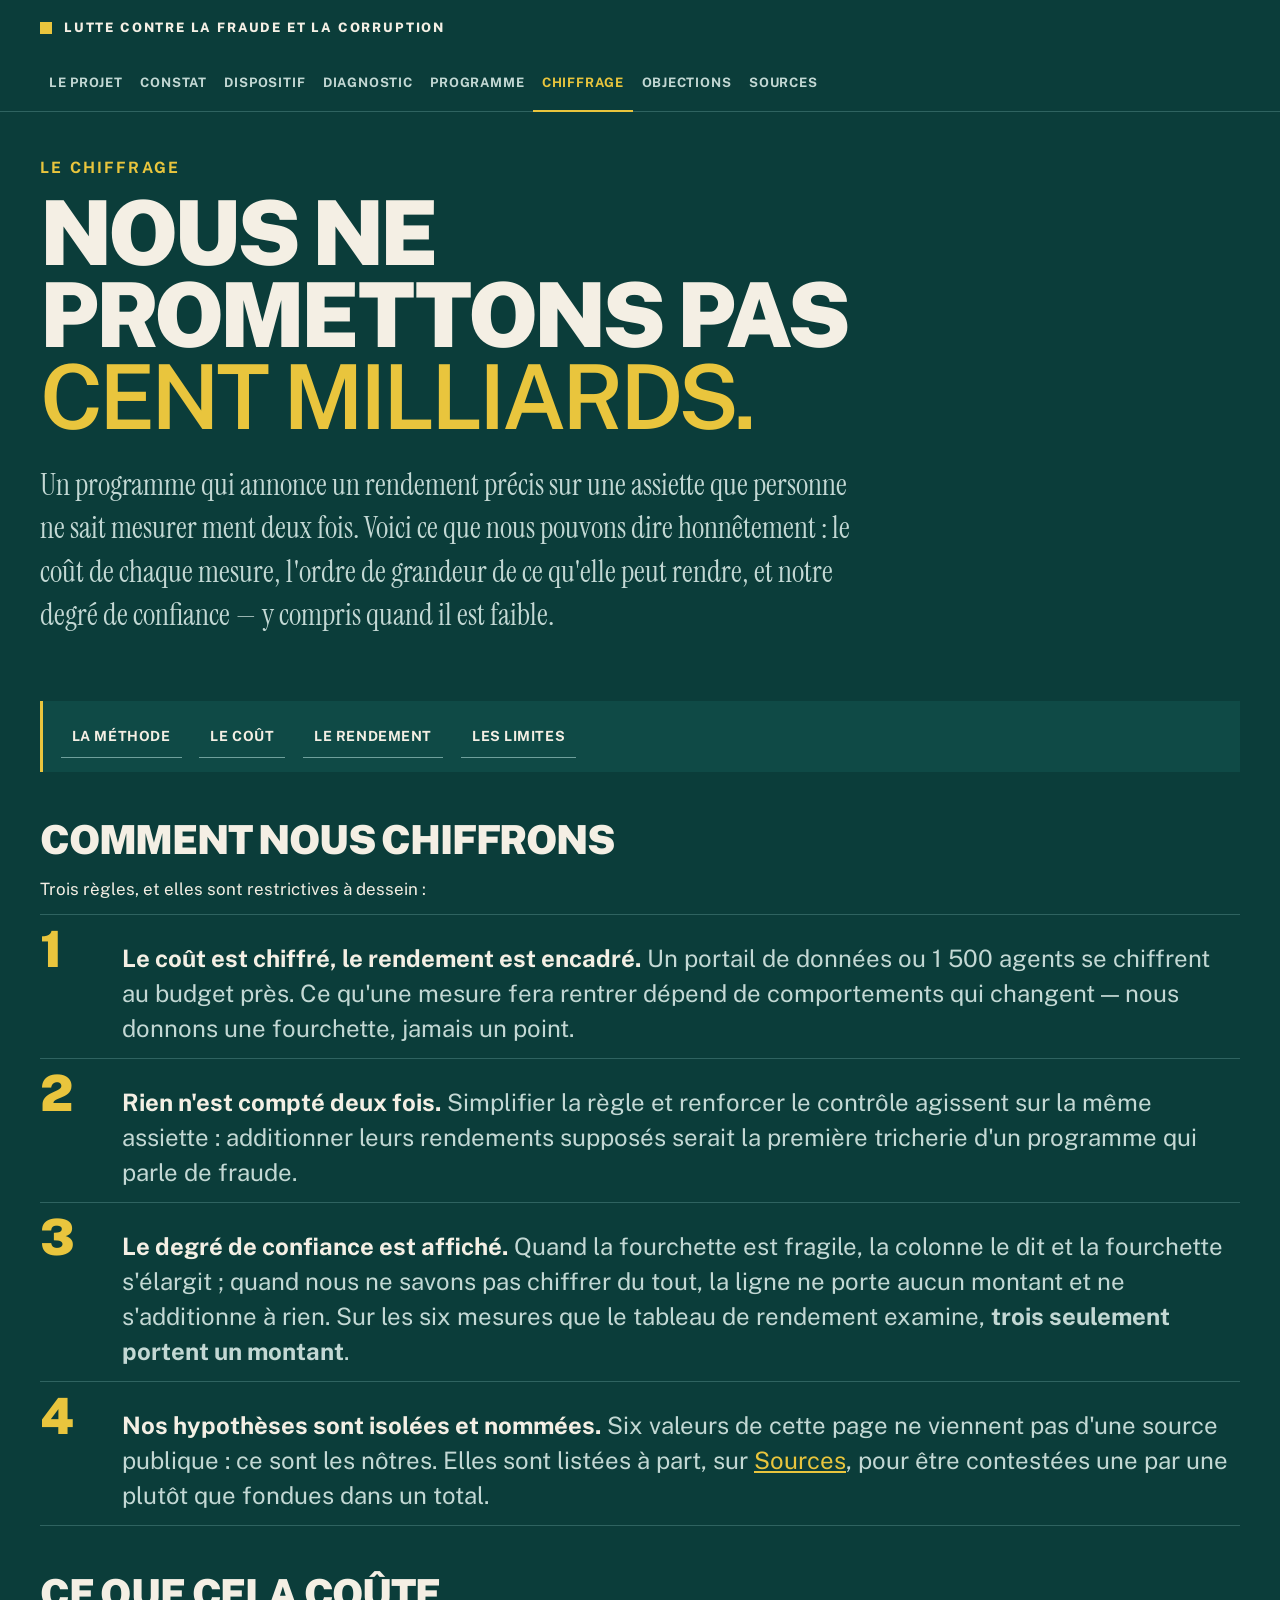
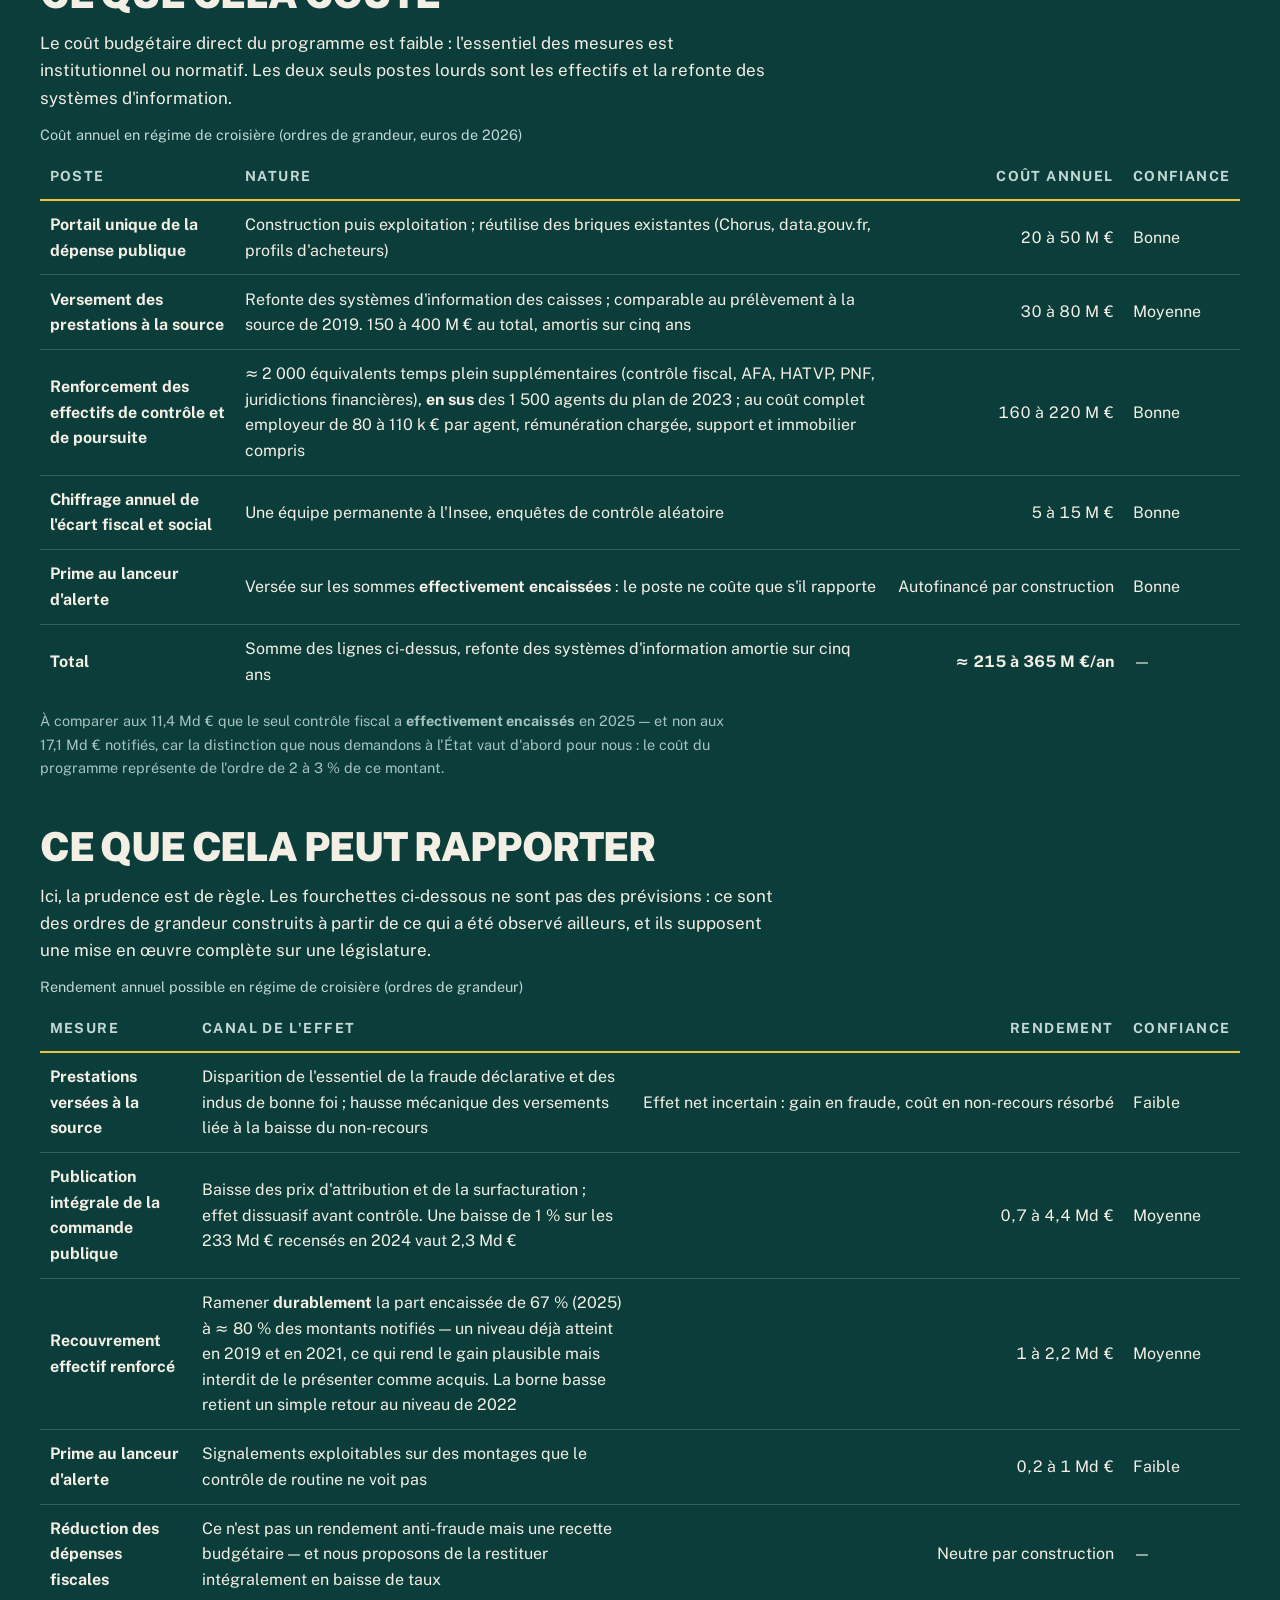
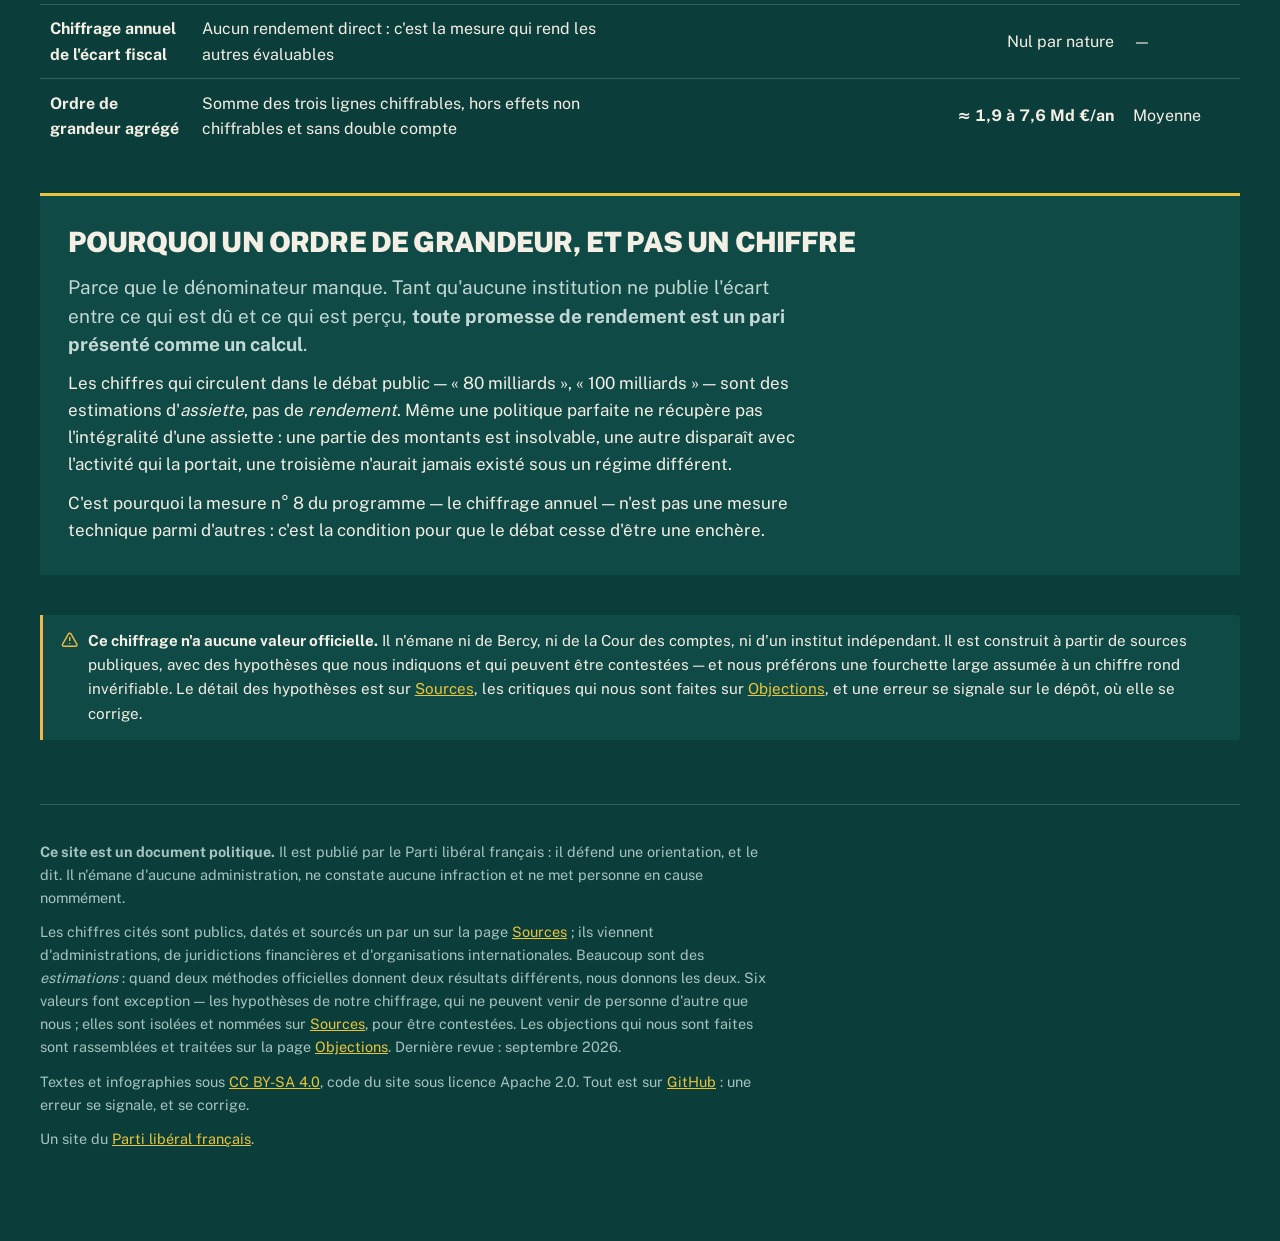
==== commit 7be21f12: "Trier les liens morts des serveurs qui refusent un robot, et corriger le pied Le contrôle des liens " ====
--- a/chiffrage.html
+++ b/chiffrage.html
@@ -43,10 +43,12 @@
   cause nommément.</p>
   <p>Les chiffres cités sont publics, datés et sourcés un par un sur la page
   <a href="sources.html">Sources</a> ; ils viennent d'administrations, de
-  juridictions financières et d'organisations internationales, et ne sont
-  jamais de notre fabrication. Beaucoup sont des <em>estimations</em> : quand
-  deux méthodes officielles donnent deux résultats différents, nous donnons les
-  deux. Les objections qui nous sont faites sont rassemblées et traitées sur
+  juridictions financières et d'organisations internationales. Beaucoup sont
+  des <em>estimations</em> : quand deux méthodes officielles donnent deux
+  résultats différents, nous donnons les deux. Six valeurs font exception — les
+  hypothèses de notre chiffrage, qui ne peuvent venir de personne d'autre que
+  nous ; elles sont isolées et nommées sur
+  <a href="sources.html#hypotheses">Sources</a>, pour être contestées. Les objections qui nous sont faites sont rassemblées et traitées sur
   la page <a href="objections.html">Objections</a>. Dernière
   revue&nbsp;: septembre 2026.</p>
   <p>Textes et infographies sous
